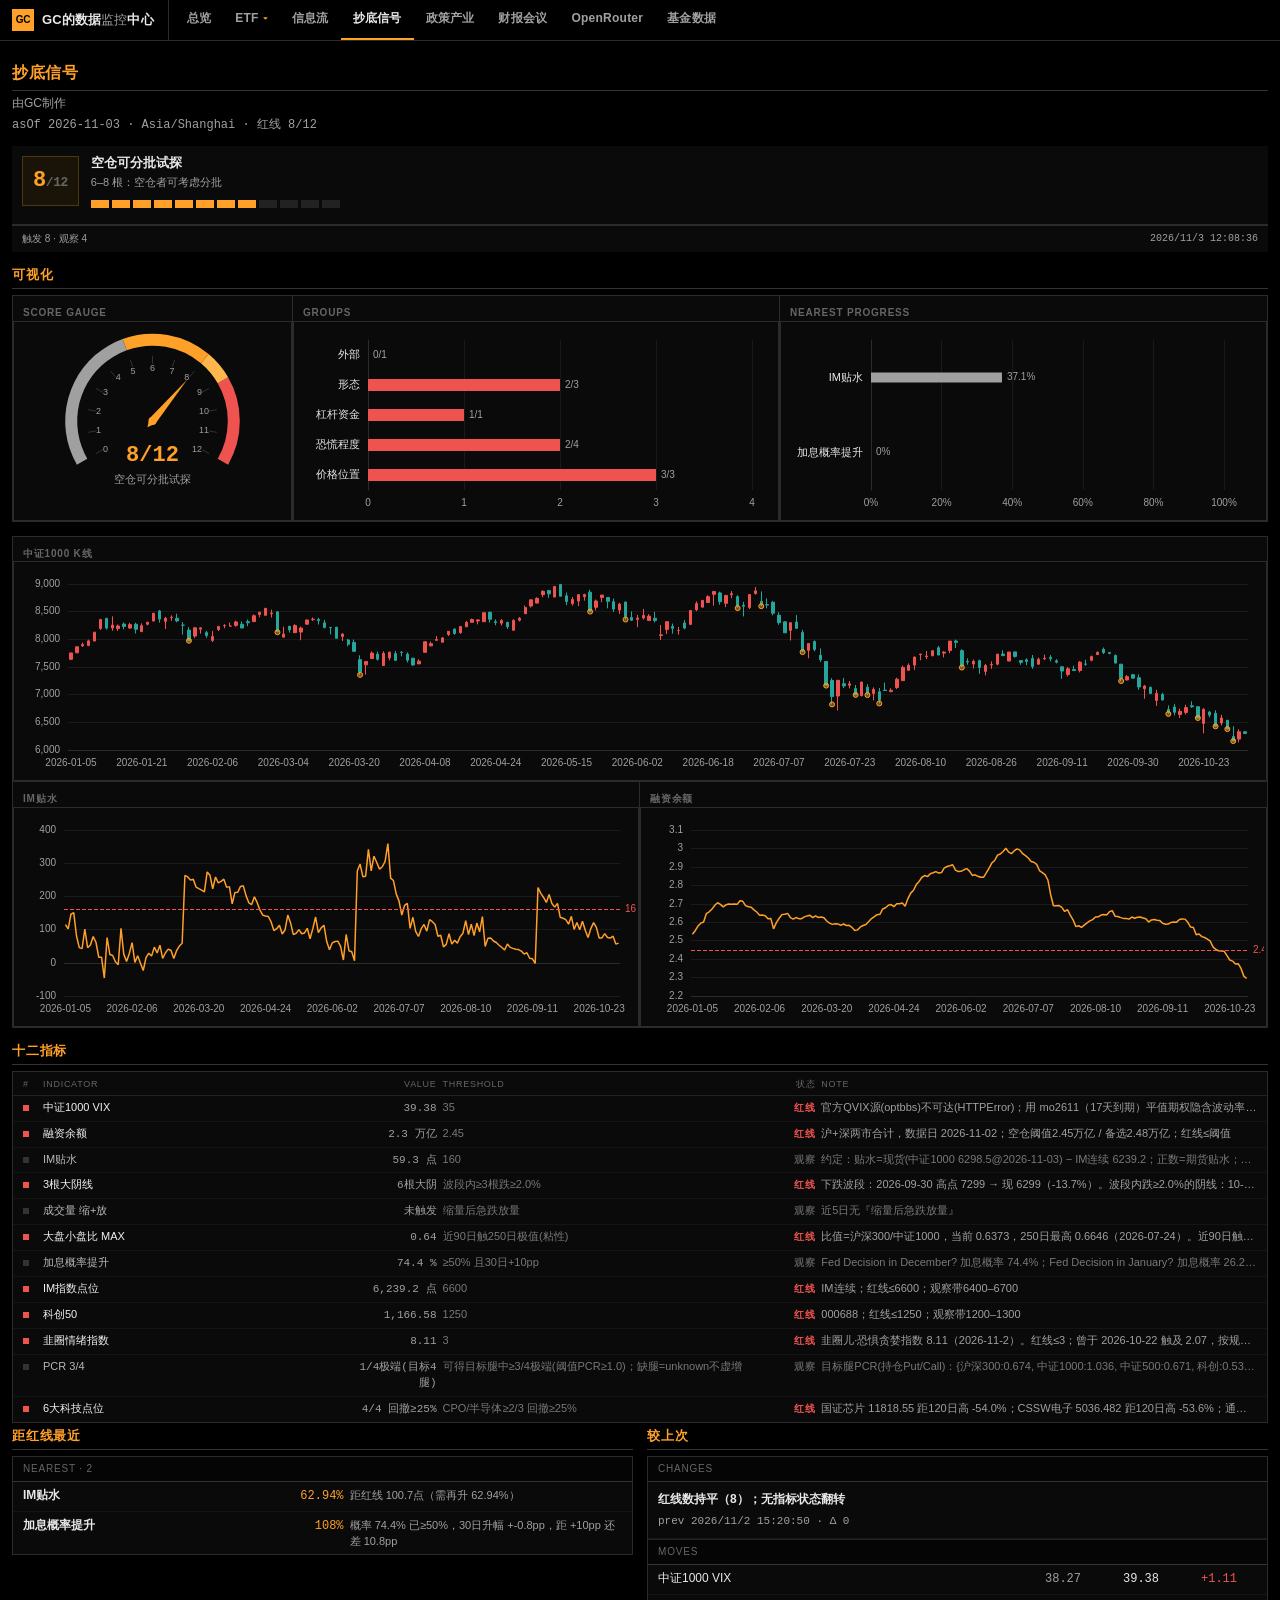
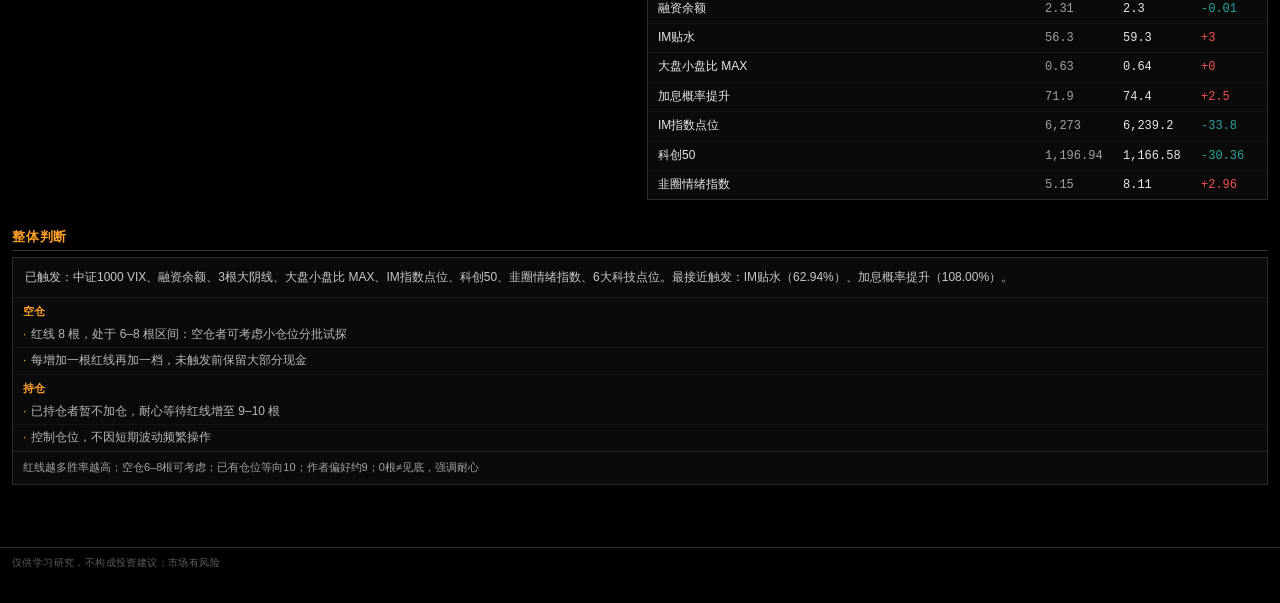
==== bottom/index.html @ 5ca0cd51 "funds: launch section + navbar" ====
<!DOCTYPE html>
<html lang="zh-CN">
<head>
  <meta charset="UTF-8" />
  <meta name="viewport" content="width=device-width, initial-scale=1" />
  <title>抄底信号 · GC的数据监控中心</title>
  <link rel="stylesheet" href="../assets/theme.css" />
  <script src="../assets/echarts.min.js"></script>
  <style>
    .hero { margin-bottom: 14px; }
    .ind-full .bb-ind-hd,
    .ind-full .bb-ind-row {
      grid-template-columns: 14px minmax(96px, 1.1fr) 88px minmax(100px, 1.2fr) 40px minmax(120px, 1.6fr);
    }
    .ind-full .bb-ind-row .thr,
    .ind-full .bb-ind-row .note {
      font-size: 11px;
      color: var(--mu-2);
      overflow: hidden;
      text-overflow: ellipsis;
      white-space: nowrap;
    }
    .ind-full .bb-ind-row .note { color: #787878; }
    .ind-full .bb-ind-row.is-on .note { color: #a0a0a0; }
    .near-row, .chg-row, .adv-li {
      display: grid; gap: 6px; align-items: baseline;
      padding: 5px 10px; border-bottom: 1px solid #141414; font-size: 12px;
    }
    .near-row { grid-template-columns: 1fr 120px 1.4fr; }
    .chg-row { grid-template-columns: 1fr 72px 72px 56px; }
    .near-row:last-child, .chg-row:last-child { border-bottom: 0; }
    .sec-box { border: var(--hair); background: var(--surface); margin-bottom: 14px; }
    .sec-hd {
      font-size: 10px; letter-spacing: .08em; text-transform: uppercase; color: #666;
      border-bottom: 1px solid #333; padding: 5px 10px; background: #050505;
    }
    .verdict-body {
      padding: 10px 12px; font-size: 12px; color: #c8c8c8; line-height: 1.55;
      border-bottom: 1px solid #1a1a1a;
    }
    .adv-block { padding: 0; }
    .adv-block h4 {
      margin: 0; padding: 6px 10px 2px; font-size: 11px; color: var(--bb);
      letter-spacing: .04em; font-weight: 700;
    }
    .adv-li { display: block; padding: 4px 10px 4px 18px; color: #b8b8b8; position: relative; }
    .adv-li::before { content: "·"; position: absolute; left: 10px; color: var(--bb); }
    .strat { padding: 8px 10px; font-size: 11px; color: var(--mu); border-top: 1px solid #1a1a1a; }
    .two { display: grid; grid-template-columns: 1fr 1fr; gap: 14px; }
    @media (max-width: 900px) {
      .two { grid-template-columns: 1fr; }
      .ind-full .bb-ind-hd, .ind-full .bb-ind-row {
        grid-template-columns: 14px 1fr 72px 40px;
      }
      .ind-full .bb-ind-hd .thr,
      .ind-full .bb-ind-hd .note,
      .ind-full .bb-ind-row .thr,
      .ind-full .bb-ind-row .note { display: none; }
    }
    .delta-neg { color: var(--neg); }
    .delta-pos { color: var(--pos); }
    .flip-tag { font-size: 10px; font-weight: 700; letter-spacing: .04em; }

    .charts {
      display: grid;
      grid-template-columns: 280px 1fr 1fr;
      gap: 0;
      border: var(--hair);
      background: var(--surface);
      margin-bottom: 14px;
    }
    .charts .cbox {
      border-right: var(--hair);
      min-height: 220px;
      padding: 4px 0 0;
    }
    .charts .cbox:last-child { border-right: 0; }
    .charts .cbox h3 {
      margin: 0; padding: 6px 10px 0;
      font-size: 10px; letter-spacing: .08em; text-transform: uppercase;
      color: #666; font-weight: 700;
    }
    .charts .chart { height: 200px; width: 100%; }
    @media (max-width: 900px) {
      .charts { grid-template-columns: 1fr; }
      .charts .cbox { border-right: 0; border-bottom: var(--hair); }
      .charts .cbox:last-child { border-bottom: 0; }
    }

    .charts-hist {
      display: grid;
      grid-template-columns: 1fr 1fr;
      gap: 0;
      border: var(--hair);
      background: var(--surface);
      margin-bottom: 14px;
    }
    .charts-hist .cbox {
      border-right: var(--hair);
      border-bottom: var(--hair);
      min-height: 240px;
      padding: 4px 0 0;
    }
    .charts-hist .cbox-kline {
      grid-column: 1 / -1;
      border-right: 0;
    }
    .charts-hist .cbox:nth-child(2) { border-bottom: 0; }
    .charts-hist .cbox:last-child { border-right: 0; border-bottom: 0; }
    .charts-hist .cbox h3 {
      margin: 0; padding: 6px 10px 0;
      font-size: 10px; letter-spacing: .08em; text-transform: uppercase;
      color: #666; font-weight: 700;
    }
    .charts-hist .chart { height: 220px; width: 100%; }
    @media (max-width: 900px) {
      .charts-hist { grid-template-columns: 1fr; }
      .charts-hist .cbox,
      .charts-hist .cbox-kline {
        grid-column: auto;
        border-right: 0;
        border-bottom: var(--hair);
      }
      .charts-hist .cbox:last-child { border-bottom: 0; }
    }
    @media (max-width: 719px) {
      .charts .cbox,
      .charts-hist .cbox { min-width: 0; }
      .charts .chart { height: 180px; }
      .charts-hist .chart { height: 200px; }
      .near-row { grid-template-columns: minmax(0,1fr) 88px minmax(0,1.2fr); }
      .chg-row { grid-template-columns: minmax(0,1fr) 56px 56px 48px; }
      .ind-full .bb-ind-hd,
      .ind-full .bb-ind-row {
        grid-template-columns: 12px minmax(0,1fr) 56px 36px;
      }
      .ind-full .bb-ind-hd > span,
      .ind-full .bb-ind-row > span { min-width: 0; }
      .ind-full .bb-ind-hd > span { overflow: hidden; text-overflow: ellipsis; white-space: nowrap; letter-spacing: .04em; }
    }
  </style>
</head>
<body>
  <header class="app-header">
    <div class="inner">
      <div class="brand"><div class="brand-mark"></div><h1>GC的数据<span>监控</span>中心</h1></div>
      <nav class="nav">
        <a href="../" data-match="/">总览</a>
        <div class="nav-dd" data-match="/etf">
          <button type="button" class="nav-dd-btn" aria-haspopup="true" aria-expanded="false" aria-controls="nav-dd-etf">ETF<span class="nav-dd-caret" aria-hidden="true">▾</span></button>
          <div class="nav-dd-panel" id="nav-dd-etf" role="menu" aria-label="ETF">
            <a href="../etf/" role="menuitem">国家队追踪</a>
            <a href="../sentiment/" role="menuitem">情绪看板</a>
            <a href="../momentum/" role="menuitem">动量排名</a>
          </div>
        </div>
        <a href="../feed/" data-match="/feed">信息流</a>
        <a href="./" data-match="/bottom" class="active">抄底信号</a>
        <a href="../policy/" data-match="/policy">政策产业</a>
        <a href="../earnings/" data-match="/earnings">财报会议</a>
        <a href="../openrouter/" data-match="/openrouter">OpenRouter</a>
        <a href="../funds/" data-match="/funds">基金数据</a>
      </nav>
    </div>
  </header>
  <main class="wrap">
    <h2 class="page-title">抄底信号</h2>
    <p class="page-sub">由GC制作</p>
    <p class="page-sub mono" id="meta" style="margin-top:-8px">加载 data/bottom.json …</p>

    <div class="bb-ind hero" id="hero">加载中…</div>

    <div class="bb-sec"><h2>可视化</h2></div>
    <div class="charts">
      <div class="cbox"><h3>SCORE GAUGE</h3><div class="chart" id="chartGauge"></div></div>
      <div class="cbox"><h3>GROUPS</h3><div class="chart" id="chartGroups"></div></div>
      <div class="cbox"><h3>NEAREST PROGRESS</h3><div class="chart" id="chartNear"></div></div>
    </div>
    <div class="charts-hist" id="chartsHist" hidden>
      <div class="cbox cbox-kline"><h3>中证1000 K线</h3><div class="chart" id="chartKline"></div></div>
      <div class="cbox"><h3>IM贴水</h3><div class="chart" id="chartBasis"></div></div>
      <div class="cbox"><h3>融资余额</h3><div class="chart" id="chartMargin"></div></div>
    </div>

    <div class="bb-sec"><h2>十二指标</h2></div>
    <div class="bb-ind ind-full" id="inds"></div>

    <div class="two">
      <div>
        <div class="bb-sec"><h2>距红线最近</h2></div>
        <div class="sec-box" id="nearest"></div>
      </div>
      <div>
        <div class="bb-sec"><h2>较上次</h2></div>
        <div class="sec-box" id="changes"></div>
      </div>
    </div>

    <div class="bb-sec"><h2>整体判断</h2></div>
    <div class="sec-box" id="verdict"></div>
  </main>
  <footer class="app-footer" id="foot">仅供学习研究，不构成投资建议</footer>
  <script src="../assets/shell.js"></script>
  <script>
    function esc(s) {
      return String(s == null ? "" : s)
        .replace(/&/g, "&amp;").replace(/</g, "&lt;")
        .replace(/>/g, "&gt;").replace(/"/g, "&quot;");
    }
    function fmtVal(x) {
      if (x == null || x === "") return "—";
      if (typeof x === "number") {
        if (window.DashFmt && DashFmt.num) return DashFmt.num(x, 2);
        return Number.isInteger(x) ? String(x) : x.toFixed(2);
      }
      return String(x);
    }
    function fmtThr(t) {
      if (t == null || t === "") return "—";
      return String(t);
    }
    function shortNote(n, lim) {
      const s = String(n || "").replace(/\s+/g, " ").trim();
      if (!s) return "—";
      return s.length > (lim || 72) ? s.slice(0, lim || 72) + "…" : s;
    }
    function bandCls(n) {
      if (n >= 10) return "hot";
      if (n >= 6) return "warn";
      return "";
    }
    function fmtTime(v) {
      if (!v) return "—";
      if (window.DashFmt && DashFmt.time) return DashFmt.time(v);
      return String(v).replace("T", " ").slice(0, 16);
    }

    function loadJSON(url) {
      return fetch(url).then(r => {
        if (!r.ok) throw new Error("HTTP " + r.status);
        return r.json();
      });
    }

    Promise.all([
      loadJSON("../data/bottom.json"),
      loadJSON("../data/history.json").catch(() => null),
    ])
      .then(([d, hist]) => {
        const trig = d.triggered_count ?? d.verdict?.score ?? 0;
        const total = d.total ?? d.verdict?.total ?? 12;
        const band = d.verdict?.band || {};
        const label = band.label || "—";
        const sub = band.rule || band.sub || "";
        const hot = bandCls(trig);
        const inds = d.indicators || [];
        const watchN = inds.filter(x => x.status === "watching").length;

        document.getElementById("meta").textContent =
          `asOf ${d.as_of || fmtTime(d.generated_at || d.verdict?.generated_at)} · ${d.timezone || "Asia/Shanghai"} · 红线 ${trig}/${total}`;

        const ticks = Array.from({ length: total }, (_, i) => {
          const on = i < trig;
          return `<i class="${on ? (trig >= 10 ? "on" : "soft") : ""}"></i>`;
        }).join("");

        document.getElementById("hero").innerHTML = `
          <div class="bb-ind-top">
            <div class="ratio ${hot}">${trig}<span style="font-size:13px;color:#666">/${total}</span></div>
            <div class="bb-ind-top-main">
              <div class="band">${esc(label)}${sub ? `<small>${esc(sub)}</small>` : ""}</div>
              <div class="ticks">${ticks}</div>
            </div>
          </div>
          <div class="bb-ind-foot">
            <span>触发 ${trig} · 观察 ${watchN}</span>
            <span class="mono">${esc(fmtTime(d.generated_at))}</span>
          </div>`;

        const rows = inds.map(x => {
          const on = x.status === "triggered";
          const unit = x.unit ? ` ${x.unit}` : "";
          return `<div class="bb-ind-row ${on ? "is-on" : ""}" title="${esc(x.note || "")}">
            <span class="dot"></span>
            <span class="nm">${esc(x.name || "—")}</span>
            <span class="val">${esc(fmtVal(x.value))}${esc(unit)}</span>
            <span class="thr" title="${esc(fmtThr(x.threshold))}">${esc(fmtThr(x.threshold))}</span>
            <span class="st">${on ? "红线" : "观察"}</span>
            <span class="note" title="${esc(x.note || "")}">${esc(shortNote(x.note, 80))}</span>
          </div>`;
        }).join("");

        document.getElementById("inds").innerHTML = `
          <div class="bb-ind-hd">
            <span>#</span><span>INDICATOR</span><span style="text-align:right">VALUE</span>
            <span class="thr">THRESHOLD</span><span class="st" style="text-align:right">状态</span><span class="note">NOTE</span>
          </div>
          ${rows || `<div class="mu" style="padding:8px 10px">暂无指标</div>`}`;

        const nearest = d.verdict?.nearest || [];
        document.getElementById("nearest").innerHTML =
          `<div class="sec-hd">NEAREST · ${nearest.length}</div>` +
          (nearest.map(x => `
            <div class="near-row">
              <span class="nm" style="font-weight:600;color:#e8e8e8">${esc(x.name || "—")}</span>
              <span class="mono" style="color:var(--bb);text-align:right">${x.dist_pct == null ? "—" : esc(x.dist_pct) + "%"}</span>
              <span class="mu" style="font-size:11px">${esc(x.dist_text || "")}</span>
            </div>`).join("") || `<div class="mu" style="padding:8px 10px">暂无</div>`);

        const ch = d.verdict?.changes || {};
        const flips = ch.flipped || [];
        const moves = (ch.moves || []).slice(0, 8);
        let chHtml = `<div class="sec-hd">CHANGES</div>`;
        chHtml += `<div class="verdict-body" style="padding:8px 10px;border-bottom:1px solid #1a1a1a">
          <div style="color:#e8e8e8;font-weight:600">${esc(ch.text || `红线 ${ch.score_prev ?? "—"} → ${trig}`)}</div>
          <div class="mu mono" style="font-size:11px;margin-top:4px">prev ${esc(fmtTime(ch.prev_at))} · Δ ${ch.score_delta == null ? "—" : (ch.score_delta > 0 ? "+" : "") + ch.score_delta}</div>
        </div>`;
        if (flips.length) {
          chHtml += flips.map(f => `
            <div class="chg-row">
              <span style="font-weight:600">${esc(f.name)}</span>
              <span class="mu">${esc(f.from)}</span>
              <span>→ ${esc(f.to)}</span>
              <span class="flip-tag ${f.dir === "down" ? "delta-neg" : "delta-pos"}">${esc(f.dir || "")}</span>
            </div>`).join("");
        }
        if (moves.length) {
          chHtml += `<div class="sec-hd" style="border-top:1px solid #222">MOVES</div>` +
            moves.map(m => {
              const dlt = m.delta;
              const cls = dlt > 0 ? "delta-pos" : dlt < 0 ? "delta-neg" : "";
              return `<div class="chg-row">
                <span>${esc(m.name)}</span>
                <span class="mono mu">${esc(fmtVal(m.prev))}</span>
                <span class="mono">${esc(fmtVal(m.now))}</span>
                <span class="mono ${cls}">${dlt == null ? "—" : (dlt > 0 ? "+" : "") + esc(fmtVal(dlt))}</span>
              </div>`;
            }).join("");
        }
        document.getElementById("changes").innerHTML = chHtml;

        const v = d.verdict || {};
        const adv = v.advice || {};
        const empty = adv.empty || [];
        const holding = adv.holding || [];
        const strat = d.strategy?.summary || "";
        document.getElementById("verdict").innerHTML = `
          <div class="verdict-body">${esc(v.summary || "—")}</div>
          <div class="adv-block">
            <h4>空仓</h4>
            ${empty.map(t => `<div class="adv-li">${esc(t)}</div>`).join("") || `<div class="mu" style="padding:6px 10px">—</div>`}
            <h4>持仓</h4>
            ${holding.map(t => `<div class="adv-li">${esc(t)}</div>`).join("") || `<div class="mu" style="padding:6px 10px">—</div>`}
          </div>
          ${strat ? `<div class="strat">${esc(strat)}</div>` : ""}`;


        // —— charts (Bloomberg shell colors) ——
        const BB = "#ffa028", POS = "#ef5350", NEG = "#26a69a", MU = "#a0a0a0", GRID = "#1a1a1a";
        function mkChart(id) {
          const el = document.getElementById(id);
          if (!el || !window.echarts) return null;
          const c = echarts.init(el, null, { renderer: "canvas" });
          window.addEventListener("resize", () => c.resize());
          return c;
        }
        const g = mkChart("chartGauge");
        if (g) {
          const pct = total ? trig / total : 0;
          g.setOption({
            backgroundColor: "transparent",
            series: [{
              type: "gauge",
              startAngle: 210, endAngle: -30,
              min: 0, max: total,
              splitNumber: total,
              radius: "90%",
              axisLine: {
                lineStyle: {
                  width: 12,
                  color: [
                    [5 / total, MU],
                    [8 / total, BB],
                    [9 / total, "#ffb74d"],
                    [1, POS],
                  ],
                },
              },
              pointer: { length: "62%", width: 4, itemStyle: { color: BB } },
              axisTick: { show: false },
              splitLine: { length: 8, lineStyle: { color: "#333", width: 1 } },
              axisLabel: { color: MU, fontSize: 9, distance: 12 },
              anchor: { show: true, size: 8, itemStyle: { color: BB } },
              title: { show: true, offsetCenter: [0, "68%"], color: MU, fontSize: 11 },
              detail: {
                valueAnimation: true,
                formatter: `{value}/${total}`,
                color: BB, fontSize: 22, fontWeight: 700,
                fontFamily: "SF Mono, Menlo, Consolas, monospace",
                offsetCenter: [0, "40%"],
              },
              data: [{ value: trig, name: label }],
            }],
          });
        }
        const groups = (d.verdict && d.verdict.groups) || [];
        const cg = mkChart("chartGroups");
        if (cg && groups.length) {
          cg.setOption({
            backgroundColor: "transparent",
            grid: { left: 72, right: 24, top: 16, bottom: 28 },
            xAxis: {
              type: "value", max: Math.max(...groups.map(x => x.total || 0), 1),
              splitLine: { lineStyle: { color: GRID } },
              axisLabel: { color: MU, fontSize: 10 },
              axisLine: { lineStyle: { color: "#2b2b2b" } },
            },
            yAxis: {
              type: "category",
              data: groups.map(x => x.name),
              axisLabel: { color: "#e8e8e8", fontSize: 11 },
              axisLine: { lineStyle: { color: "#2b2b2b" } },
              axisTick: { show: false },
            },
            series: [{
              type: "bar",
              data: groups.map(x => ({
                value: x.triggered ?? 0,
                itemStyle: { color: (x.triggered ?? 0) > 0 ? POS : "#333" },
              })),
              barWidth: 12,
              label: {
                show: true, position: "right", color: MU, fontSize: 10,
                formatter: (p) => `${p.value}/${groups[p.dataIndex].total ?? "—"}`,
              },
            }],
          });
        }
        const near = (d.verdict && d.verdict.nearest) || [];
        const cn = mkChart("chartNear");
        if (cn && near.length) {
          const names = near.map(x => x.name).reverse();
          const vals = near.map(x => Math.round((x.progress ?? 0) * 1000) / 10).reverse();
          cn.setOption({
            backgroundColor: "transparent",
            grid: { left: 88, right: 40, top: 16, bottom: 28 },
            xAxis: {
              type: "value", min: 0, max: 100,
              axisLabel: { color: MU, fontSize: 10, formatter: "{value}%" },
              splitLine: { lineStyle: { color: GRID } },
              axisLine: { lineStyle: { color: "#2b2b2b" } },
            },
            yAxis: {
              type: "category", data: names,
              axisLabel: { color: "#e8e8e8", fontSize: 11 },
              axisTick: { show: false },
              axisLine: { lineStyle: { color: "#2b2b2b" } },
            },
            series: [{
              type: "bar",
              data: vals.map(v => ({
                value: v,
                itemStyle: { color: v >= 95 ? POS : v >= 70 ? BB : MU },
              })),
              barWidth: 10,
              label: { show: true, position: "right", color: MU, fontSize: 10, formatter: "{c}%" },
            }],
          });
        }


        // —— history time-series (kline / basis / margin) ——
        (function renderHistory(hist) {
          const wrap = document.getElementById("chartsHist");
          if (!wrap || !hist || !window.echarts) {
            if (wrap) wrap.hidden = true;
            return;
          }
          const klineAll = hist.csi1000_kline || [];
          const basisAll = hist.im_basis || [];
          const marginAll = hist.margin_balance || [];
          if (!klineAll.length && !basisAll.length && !marginAll.length) {
            wrap.hidden = true;
            return;
          }
          wrap.hidden = false;

          const BB = "#ffa028", POS = "#ef5350", NEG = "#26a69a", MU = "#a0a0a0", GRID = "#1a1a1a";
          const theme = (window.DashTheme && DashTheme.echartsDark) || null;
          const HIST_START = "2026-01-01";
          const since = (arr) => (arr || []).filter((x) => x && String(x.d) >= HIST_START);
          function mk(id) {
            const el = document.getElementById(id);
            if (!el) return null;
            const c = echarts.init(el, theme, { renderer: "canvas" });
            window.addEventListener("resize", () => c.resize());
            return c;
          }
          function axisCat(dates) {
            return {
              type: "category", data: dates, boundaryGap: true,
              axisLabel: { color: MU, fontSize: 10, hideOverlap: true },
              axisLine: { lineStyle: { color: "#2b2b2b" } },
              axisTick: { show: false },
            };
          }
          function axisVal(extra) {
            return Object.assign({
              type: "value", scale: true,
              axisLabel: { color: MU, fontSize: 10 },
              splitLine: { lineStyle: { color: GRID } },
              axisLine: { lineStyle: { color: "#2b2b2b" } },
            }, extra || {});
          }

          const kl = since(klineAll);
          const ck = mk("chartKline");
          if (ck && kl.length) {
            const dates = kl.map(x => x.d);
            const ohlc = kl.map(x => [x.o, x.c, x.l, x.h]);
            const yinMarks = kl.filter(x => x.big_yin).map(x => ({
              coord: [x.d, x.l],
              symbol: "circle",
              symbolSize: 5,
              itemStyle: { color: "rgba(255,160,40,0.45)", borderColor: BB, borderWidth: 1 },
            }));
            ck.setOption({
              backgroundColor: "transparent",
              animation: false,
              grid: { left: 52, right: 16, top: 20, bottom: 28 },
              tooltip: {
                trigger: "axis",
                axisPointer: { type: "cross", lineStyle: { color: "#333" } },
                backgroundColor: "#0a0a0a", borderColor: "#333", textStyle: { color: "#e8e8e8", fontSize: 11 },
              },
              xAxis: axisCat(dates),
              yAxis: axisVal({ scale: true }),
              series: [{
                type: "candlestick",
                name: "中证1000",
                data: ohlc,
                itemStyle: {
                  color: POS, color0: NEG,
                  borderColor: POS, borderColor0: NEG,
                },
                markPoint: yinMarks.length ? {
                  data: yinMarks,
                  label: { show: false },
                  tooltip: { formatter: "大阴" },
                } : undefined,
              }],
            });
          }

          const bas = since(basisAll);
          const cb = mk("chartBasis");
          if (cb && bas.length) {
            const dates = bas.map(x => x.d);
            const vals = bas.map(x => x.v);
            cb.setOption({
              backgroundColor: "transparent",
              animation: false,
              grid: { left: 48, right: 16, top: 20, bottom: 28 },
              tooltip: {
                trigger: "axis",
                backgroundColor: "#0a0a0a", borderColor: "#333", textStyle: { color: "#e8e8e8", fontSize: 11 },
              },
              xAxis: axisCat(dates),
              yAxis: axisVal(),
              series: [{
                type: "line", name: "IM贴水",
                data: vals, showSymbol: false,
                lineStyle: { width: 1.5, color: BB },
                itemStyle: { color: BB },
                markLine: {
                  silent: true, symbol: "none",
                  data: [{ yAxis: 160, name: "红线 160" }],
                  lineStyle: { color: POS, width: 1, type: "dashed" },
                  label: { color: POS, fontSize: 10, formatter: "160" },
                },
              }],
            });
          }

          const mb = since(marginAll);
          const cm = mk("chartMargin");
          if (cm && mb.length) {
            const dates = mb.map(x => x.d);
            const vals = mb.map(x => x.v);
            cm.setOption({
              backgroundColor: "transparent",
              animation: false,
              grid: { left: 48, right: 16, top: 20, bottom: 28 },
              tooltip: {
                trigger: "axis",
                backgroundColor: "#0a0a0a", borderColor: "#333", textStyle: { color: "#e8e8e8", fontSize: 11 },
              },
              xAxis: axisCat(dates),
              yAxis: axisVal(),
              series: [{
                type: "line", name: "融资余额",
                data: vals, showSymbol: false,
                lineStyle: { width: 1.5, color: BB },
                itemStyle: { color: BB },
                markLine: {
                  silent: true, symbol: "none",
                  data: [{ yAxis: 2.45, name: "红线 2.45" }],
                  lineStyle: { color: POS, width: 1, type: "dashed" },
                  label: { color: POS, fontSize: 10, formatter: "2.45" },
                },
              }],
            });
          }
        })(hist);

        document.getElementById("foot").textContent =
          d.disclaimer || "仅供学习研究，不构成投资建议；市场有风险";
      })
      .catch(e => {
        document.getElementById("meta").textContent = "无法加载 bottom.json：" + e.message;
        document.getElementById("hero").textContent = "加载失败";
      });
  </script>
</body>
</html>
---- assets/theme.css ----
/* DESIGN NOTES (Bloomberg Terminal + bloomberg.com UX):
   - Hallmark: amber-on-black (function over form, high contrast, dense)
   - Amber (#FFA028) = non-semantic labels/titles; not for up/down
   - Our market colors stay A-share: up red / down green
   - Layout: flat, hairlines, tabular nums, 11–13px, no card stack
   - bloomberg.com blocked bots here; tokens from Bloomberg UX posts + Terminal convention
*/
/* Bloomberg-inspired terminal shell · A股涨红跌绿 */
:root {
  --bg: #000000;
  --bg-2: #0a0a0a;
  --surface: #0a0a0a;
  --row: #1a1a1a;
  --row-alt: #141414;
  --bd: #2b2b2b;
  --bd-2: #222;
  --tx: #e8e8e8;  /* body; amber reserved for labels */
  --mu: #a0a0a0;
  --mu-2: #787878;
  --mu-3: #5c5c5c;
  --bb: #ffa028;          /* Terminal amber — titles / chrome */
  --pos: #ef5350;         /* 涨 */
  --neg: #26a69a;         /* 跌 */
  --amb: #ffb74d;
  --blu: #64b5f6;
  --red: #ef5350;
  --cy: #ffa028;
  --accent: #ffa028;
  --mono: "Bloomberg Prop", "SF Mono", Menlo, Consolas, "Courier New", monospace;
  --sans: "PingFang SC", "Helvetica Neue", Arial, "Noto Sans SC", "Microsoft YaHei", sans-serif;
  --r: 0;
  --r-sm: 0;
  --max: 1280px;
  --hair: 1px solid var(--bd);
}

* { box-sizing: border-box; }
html, body { margin: 0; min-height: 100%; }
body {
  font-family: var(--sans);
  background: var(--bg);
  color: var(--tx);
  font-size: 13px;
  line-height: 1.45;
  -webkit-font-smoothing: antialiased;
}
a { color: var(--tx); text-decoration: none; }
a:hover { color: var(--bb); }
.mono { font-family: var(--mono); font-variant-numeric: tabular-nums; }
.mu { color: var(--mu); }

/* Top bar */
.app-header {
  position: sticky; top: 0; z-index: 40;
  background: #000;
  border-bottom: 1px solid var(--bd);
}
.app-header.is-scrolled { border-bottom-color: #333; }
.app-header .inner {
  max-width: var(--max); margin: 0 auto;
  padding: 0 12px; height: 40px;
  display: flex; align-items: center; gap: 0;
}
.brand {
  display: flex; align-items: center; gap: 8px;
  padding-right: 14px; margin-right: 6px;
  border-right: 1px solid var(--bd); height: 100%;
}
.brand-mark {
  display: inline-flex; align-items: center; justify-content: center;
  width: 22px; height: 22px; padding: 0; margin: 0;
  background: var(--bb); color: #000; border: 0; border-radius: 0;
  font-family: var(--sans); font-size: 10px; font-weight: 800;
  letter-spacing: -0.02em; box-shadow: none;
}
.brand-mark::before { content: "GC"; }
.brand h1 {
  margin: 0; font-size: 13px; font-weight: 700;
  letter-spacing: 0.01em; text-transform: none;
}
.brand h1 span { color: var(--mu); font-weight: 500; }
.nav {
  display: flex; align-items: stretch; height: 100%; flex: 1; gap: 0;
}
.nav a {
  color: var(--mu); font-size: 12px; font-weight: 600;
  padding: 0 12px; display: inline-flex; align-items: center;
  border: 0; border-bottom: 2px solid transparent; border-radius: 0;
  background: transparent; text-decoration: none; letter-spacing: 0.02em;
}
.nav a:hover { color: var(--tx); background: #111; text-decoration: none; }
.nav a.active {
  color: var(--tx); border-bottom-color: var(--bb);
  background: transparent; box-shadow: none; font-weight: 700;
}
.header-meta {
  margin-left: auto; font-family: var(--mono);
  font-size: 11px; color: var(--mu-2); padding-left: 12px;
}

/* Market strip under header */
.bb-strip {
  background: var(--bg-2);
  border-bottom: var(--hair);
  overflow-x: auto;
}
.bb-strip .inner {
  max-width: var(--max); margin: 0 auto;
  padding: 6px 12px;
  display: flex; gap: 18px; align-items: baseline;
  white-space: nowrap; font-family: var(--mono); font-size: 12px;
}
.bb-strip .k { color: var(--mu-2); margin-right: 6px; font-family: var(--sans); font-size: 11px; font-weight: 600; }
.bb-strip .v { font-weight: 600; }
.bb-strip .v.pos { color: var(--pos); }
.bb-strip .v.neg { color: var(--neg); }
.bb-strip .sep { color: #333; }

.wrap { max-width: var(--max); margin: 0 auto; padding: 12px 12px 48px; }

/* Section label — Bloomberg style */
.bb-sec {
  display: flex; align-items: center; gap: 8px;
  margin: 14px 0 6px; padding-bottom: 3px;
  border-bottom: 1px solid #333;
}
.bb-sec:first-child { margin-top: 4px; }
.bb-sec h2 {
  margin: 0; font-size: 13px; font-weight: 800;
  letter-spacing: 0.06em; text-transform: uppercase;
  color: var(--bb);
}
.bb-sec .more {
  margin-left: auto; font-size: 11px; color: var(--mu);
  font-weight: 600; letter-spacing: 0.02em;
}
.bb-sec .more:hover { color: var(--bb); }

.page-title {
  margin: 8px 0 4px; font-size: 16px; font-weight: 800;
  letter-spacing: 0.04em; color: var(--bb);
  border-bottom: 1px solid #333; padding-bottom: 6px;
}
.page-title b { color: var(--pos); }
.page-sub { margin: 0 0 12px; color: var(--mu); font-size: 12px; }
body.page-home .page-title, body.page-home .page-sub { display: none; }

.panel, .card {
  background: var(--surface);
  border: var(--hair);
  border-radius: 0;
  padding: 10px 12px;
}
.card.triggered {
  border-color: #5a2020;
  background: #140c0c;
  box-shadow: none;
}

.grid { display: grid; gap: 1px; background: var(--bd); }
.grid > * { background: var(--surface); }
.grid-gap { display: grid; gap: 12px; background: transparent; }
.grid-2 { grid-template-columns: 1fr; }
.grid-3 { grid-template-columns: 1fr; }
.grid-4 { grid-template-columns: repeat(2, 1fr); }
@media (min-width: 720px) {
  .grid-2 { grid-template-columns: 1fr 1fr; }
  .grid-3 { grid-template-columns: 1fr 1fr; }
  .bb-cols { grid-template-columns: 280px 1fr 320px; }
}
@media (min-width: 980px) {
  .grid-3 { grid-template-columns: 1fr 1fr 1fr; }
  .grid-4 { grid-template-columns: repeat(4, 1fr); }
  .bb-cols { display: grid; gap: 12px; grid-template-columns: 260px 1fr 340px; align-items: start; }
}

.stat-label {
  color: var(--mu-2); font-size: 10px; font-weight: 700;
  letter-spacing: 0.08em; text-transform: uppercase;
}
.stat-value {
  font-family: var(--mono); font-size: 20px; font-weight: 700;
  margin-top: 4px; color: var(--tx); letter-spacing: -0.02em;
  font-variant-numeric: tabular-nums;
}
.stat-value.pos { color: var(--pos); }
.stat-value.neg { color: var(--neg); }
.stat-value.amb { color: var(--amb); }
.stat-value.blu { color: var(--blu); }
.stat-hint { font-size: 10px; color: var(--mu-3); margin-top: 4px; font-family: var(--mono); }

.chip {
  display: inline-flex; align-items: center;
  font-size: 10px; font-weight: 700; padding: 1px 5px;
  border-radius: 0; border: 1px solid var(--bd);
  background: #0a0a0a; color: var(--mu); letter-spacing: 0.04em;
}
.chip.triggered { color: var(--pos); border-color: #5a2020; background: #1a0a0a; }
.chip.watching { color: var(--amb); border-color: #4a3a10; }
.chip.ok { color: var(--neg); border-color: #1a3a32; }
.chip.src { color: var(--bb); border-color: #4a2a10; }

button, .btn {
  background: #1a1a1a; color: var(--tx);
  border: 1px solid #333; border-radius: 0;
  padding: 5px 10px; cursor: pointer; font: inherit; font-size: 11px; font-weight: 700;
  letter-spacing: 0.04em; text-transform: uppercase;
}
button:hover, .btn:hover { border-color: var(--bb); color: var(--bb); }
button.primary { background: var(--bb); color: #000; border-color: var(--bb); }
button.primary:hover { filter: brightness(1.05); color: #000; }
select, input, .search {
  background: #0a0a0a; color: var(--tx); border: 1px solid #333;
  border-radius: 0; padding: 5px 8px; font: inherit; font-size: 12px;
}
.search { flex: 1; min-width: 160px; max-width: 280px; }
.tools { display: flex; gap: 6px; flex-wrap: wrap; align-items: center; margin: 6px 0 10px; }

.module-link { display: block; color: inherit; text-decoration: none; padding: 10px 12px; }
.module-link:hover { background: #161616; color: inherit; }
.module-link .go { color: var(--bb); font-size: 10px; margin-top: 10px; font-weight: 700; letter-spacing: 0.06em; }

table.data { width: 100%; border-collapse: collapse; font-size: 12px; font-family: var(--mono); }
table.data th, table.data td {
  padding: 5px 8px; border-bottom: 1px solid var(--bd-2); text-align: right;
}
table.data th:first-child, table.data td:first-child { text-align: left; }
table.data th {
  color: var(--mu-2); font-weight: 700; font-size: 10px;
  letter-spacing: 0.06em; text-transform: uppercase;
  background: #0a0a0a; font-family: var(--sans);
}
table.data tr:nth-child(even) td { background: var(--row-alt); }
table.data tr:hover td { background: #1c1c1c; }

.chart {
  height: 320px; background: #0a0a0a; border: var(--hair);
  border-radius: 0; padding: 2px;
}
.chart.sm { height: 260px; }

.feed-item {
  display: grid; gap: 3px; padding: 8px 0;
  border-bottom: 1px solid var(--bd-2); background: transparent; border-radius: 0;
}
.feed-item h3 { margin: 0; font-size: 13px; font-weight: 650; line-height: 1.35; }
.feed-item h3 a { color: var(--tx); }
.feed-item h3 a:hover { color: var(--bb); }
.feed-meta { display: flex; gap: 8px; flex-wrap: wrap; font-size: 10px; color: var(--mu-2); font-family: var(--mono); }
.feed-sum { margin: 0; font-size: 12px; color: var(--mu); line-height: 1.4; }

.headline-list { display: grid; gap: 0; }
.headline-list a {
  display: grid; grid-template-columns: 4.75em 1fr; gap: 8px;
  padding: 7px 0; border-bottom: 1px solid var(--bd-2);
  font-size: 13px; color: var(--tx); text-decoration: none;
  align-items: start;
}
.headline-list a:hover { color: var(--bb); }
.headline-list .hl-time {
  color: var(--mu-2);
  font-variant-numeric: tabular-nums;
  white-space: nowrap;
  min-width: 4.75ch;
  letter-spacing: 0;
}
.headline-list .t em {
  display: block; font-style: normal; color: var(--mu-3);
  font-size: 10px; margin-top: 2px; font-family: var(--mono);
}
.headline-list .chip { align-self: start; margin-top: 2px; }

.day-group { margin-bottom: 14px; }
.day-group h3 {
  margin: 0 0 4px; font-size: 11px; color: var(--bb);
  font-weight: 800; letter-spacing: 0.08em; text-transform: uppercase;
  display: flex; align-items: center; gap: 8px;
  padding-bottom: 4px; border-bottom: 1px solid var(--bd);
}
.day-group h3:before { display: none; }

.hero, .hero-score, .ladder { /* legacy hooks kept quiet */ }
.hero { display: contents; }
.hero-score .big {
  font-family: var(--mono); font-size: 36px; font-weight: 700;
  line-height: 1; letter-spacing: -0.03em;
}
.hero-score .big.hot { color: var(--pos); }
.hero-score .big.warn { color: var(--amb); }
.ladder { display: flex; gap: 2px; margin-top: 8px; flex-wrap: wrap; }
.ladder i {
  width: 10px; height: 14px; background: #222; display: block; font-size: 0;
}
.ladder i.on { background: var(--pos); }
.ladder i.soft { background: var(--amb); }

.holders { display: grid; gap: 0; }
.holder {
  display: grid; grid-template-columns: 1fr auto; gap: 4px;
  padding: 8px 0; border-bottom: 1px solid var(--bd-2);
}
.holder .n { font-weight: 650; font-size: 12px; }
.holder .s { font-family: var(--mono); font-size: 13px; font-weight: 700; }
.holder .m { grid-column: 1 / -1; font-size: 10px; color: var(--mu-2); }

.status-row { display: flex; gap: 6px; flex-wrap: wrap; margin: 4px 0 8px; }
.warn {
  background: #1a1408; border: 1px solid #4a3a10; color: #e0c080;
  border-radius: 0; padding: 8px 10px; font-size: 11px; margin-bottom: 8px;
}
.empty {
  padding: 24px; text-align: center; color: var(--mu-2);
  border: 1px dashed var(--bd); background: #0a0a0a;
}
.app-footer {
  max-width: var(--max); margin: 0 auto; padding: 8px 12px 32px;
  color: var(--mu-3); font-size: 10px; letter-spacing: 0.04em;
  border-top: var(--hair);
}
.bar, .pb { height: 2px; background: #222; margin-top: 8px; overflow: hidden; }
.bar > i, .pb > i { display: block; height: 100%; background: var(--bb); }
.pb.danger > i { background: var(--pos); }

.bb-score {
  background: var(--surface); border: var(--hair); padding: 12px;
}
.bb-score .lab { font-size: 10px; font-weight: 800; color: var(--mu-2); letter-spacing: 0.1em; }
.bb-list { border: var(--hair); background: var(--surface); }
.bb-list .hd {
  display: flex; justify-content: space-between; align-items: center;
  padding: 8px 10px; background: #0a0a0a; border-bottom: var(--hair);
  font-size: 11px; font-weight: 800; letter-spacing: 0.06em;
}
.bb-list .bd { padding: 0 10px; }

.etf-intro { color: var(--mu); font-size: 12px; margin: 0 0 10px; max-width: 52rem; }

/* Motion — terminal snap, not SaaS float */
/* Multi-page View Transitions (Chromium/Safari 18+) */
@view-transition {
  navigation: auto;
}

@media (prefers-reduced-motion: no-preference) {
  @keyframes bb-flash {
    0% { background: rgba(255,100,0,.18); }
    100% { background: transparent; }
  }
  .stat-value.is-counting { animation: bb-flash .6s ease; }
  .nav a.active { transition: border-color .15s linear; }

  /* VT root crossfade + slight Y — 180ms, ease-out */
  @keyframes bb-vt-old {
    to { opacity: 0; transform: translateY(-2px); }
  }
  @keyframes bb-vt-new {
    from { opacity: 0; transform: translateY(3px); }
  }
  ::view-transition-old(root) {
    animation: bb-vt-old 180ms ease-out both;
  }
  ::view-transition-new(root) {
    animation: bb-vt-new 180ms ease-out both;
  }

  /* Fallback enter/leave when VT unsupported */
  @keyframes bb-page-enter {
    from { opacity: 0; }
    to { opacity: 1; }
  }
  @keyframes bb-page-leave {
    from { opacity: 1; }
    to { opacity: 0; }
  }
  html.bb-page-enter {
    animation: bb-page-enter 180ms ease-out both;
  }
  html.bb-page-leave {
    animation: bb-page-leave 160ms ease-out both;
  }
}
@media (prefers-reduced-motion: reduce) {
  @view-transition {
    navigation: none;
  }
  * { animation: none !important; transition: none !important; }
}

/* Overview · 抄底密表（替代大数字空卡片） */
.bb-ind {
  border: var(--hair);
  background: var(--surface);
}
.bb-ind-top {
  display: grid;
  grid-template-columns: auto 1fr;
  gap: 8px 12px;
  align-items: start;
  padding: 8px 10px;
  border-bottom: var(--hair);
  background: #0a0a0a;
}
.bb-ind-top-main {
  grid-column: 2;
  display: flex;
  flex-direction: column;
  gap: 6px;
  min-width: 0;
}
.bb-ind-top .ratio {
  grid-row: 1 / span 2;
  align-self: center;
  font-family: var(--mono), ui-monospace, monospace;
  font-size: 22px;
  font-weight: 700;
  color: var(--bb);
  letter-spacing: -0.02em;
  white-space: nowrap;
}
.bb-ind-top .ratio.hot { color: var(--pos); }
.bb-ind-top .band {
  font-size: 13px;
  font-weight: 700;
  color: #e8e8e8;
  line-height: 1.35;
  min-width: 0;
}
.bb-ind-top .band small {
  display: block;
  margin-top: 3px;
  font-size: 11px;
  font-weight: 500;
  color: var(--mu);
  line-height: 1.4;
  white-space: normal;
}
.bb-ind-top .ticks {
  display: flex;
  gap: 3px;
  margin-top: 4px;
  flex-wrap: nowrap;
}
.bb-ind-top .ticks i {
  flex: 1 1 0;
  min-width: 10px;
  max-width: 18px;
  height: 8px;
  background: #222;
  display: block;
}
.bb-ind-top .ticks i.on { background: var(--pos); }
.bb-ind-top .ticks i.soft { background: var(--bb); }
.bb-ind-hd, .bb-ind-row {
  display: grid;
  grid-template-columns: 14px 1fr 72px 44px;
  gap: 6px;
  align-items: baseline;
  padding: 4px 10px;
  font-size: 11px;
}
.bb-ind-hd {
  color: #666;
  font-size: 9px;
  letter-spacing: 0.08em;
  text-transform: uppercase;
  border-bottom: 1px solid #222;
  padding-top: 6px;
  padding-bottom: 4px;
}
.bb-ind-row { border-bottom: 1px solid #141414; }
.bb-ind-row:last-child { border-bottom: 0; }
.bb-ind-row .dot {
  width: 6px; height: 6px; border-radius: 0;
  background: #333; display: inline-block;
}
.bb-ind-row.is-on .dot { background: var(--pos); }
.bb-ind-row.is-on .nm { color: #f0f0f0; }
.bb-ind-row .nm { color: #b8b8b8; overflow: hidden; text-overflow: ellipsis; white-space: nowrap; }
.bb-ind-row .val {
  font-family: var(--mono), ui-monospace, monospace;
  font-variant-numeric: tabular-nums;
  color: #a0a0a0;
  text-align: right;
}
.bb-ind-row .st {
  text-align: right;
  font-size: 10px;
  font-weight: 700;
  letter-spacing: 0.04em;
}
.bb-ind-row.is-on .st { color: var(--pos); }
.bb-ind-row:not(.is-on) .st { color: #555; }
.bb-ind-foot {
  display: flex;
  justify-content: space-between;
  gap: 8px;
  padding: 6px 10px;
  border-top: var(--hair);
  font-size: 10px;
  color: var(--mu);
  background: #0a0a0a;
}

/* overview bottom score — dense terminal panel */
.bb-score-head { display:flex; justify-content:space-between; gap:10px; align-items:flex-start; margin-bottom:8px; }
.bb-score-head .big { font-family:var(--mono); font-size:36px; font-weight:700; line-height:1; margin:4px 0; color:var(--amb); }
.bb-score-head .big.hot { color:var(--pos); }
.bb-score-head .den { font-size:16px; color:var(--mu); font-weight:600; margin-left:2px; }
.bb-score-head .band-lab { font-size:11px; font-weight:700; color:var(--mu); letter-spacing:0.04em; }
.bb-score-meta { text-align:right; min-width:90px; }
.bb-score-meta .ladder { justify-content:flex-end; margin-top:2px; }
.bb-dense { width:100%; border-collapse:collapse; font-size:11px; }
.bb-dense th { text-align:left; font-size:9px; letter-spacing:0.08em; color:var(--mu-2); font-weight:800; padding:4px 4px; border-bottom:1px solid var(--bd); }
.bb-dense td { padding:3px 4px; border-bottom:1px solid var(--bd); vertical-align:middle; }
.bb-dense tr.on td { color:var(--tx); }
.bb-dense tr.on .st { color:var(--pos); }
.bb-dense .st { width:14px; color:var(--mu-2); }
.bb-dense .nm { color:var(--tx); }
.bb-dense .vl { text-align:right; color:var(--amb); white-space:nowrap; }
.bb-score-foot { display:flex; gap:6px; flex-wrap:wrap; align-items:center; margin-top:8px; }
.bb-score-foot .more { margin-left:auto; font-size:11px; }

/* homepage 抄底 spark — dense Bloomberg line under score */
.bb-spark {
  border-top: var(--hair);
  border-bottom: var(--hair);
  background: #050505;
  padding: 6px 8px 4px;
}
.bb-spark-title {
  font-size: 10px;
  font-weight: 700;
  letter-spacing: 0.08em;
  color: var(--bb);
  opacity: 0.85;
  margin-bottom: 2px;
}
.bb-spark-chart {
  width: 100%;
  height: 128px;
  min-height: 96px;
  box-sizing: border-box;
}
.bb-spark-chart .bb-spark-svg {
  display: block;
  width: 100%;
  height: 100%;
}
.bb-spark-empty {
  height: 128px;
  display: flex;
  align-items: center;
  justify-content: center;
  font-size: 11px;
  color: var(--mu-2);
  letter-spacing: 0.04em;
}

/* —— Mobile ≤719px (phone-first fixes; desktop ≥720 unchanged) —— */
.table-scroll,
.tbl,
.tbl-wrap {
  width: 100%;
  max-width: 100%;
  overflow-x: auto;
  -webkit-overflow-scrolling: touch;
}
.chart,
.bb-spark-chart {
  width: 100%;
  min-width: 0;
  max-width: 100%;
}

@media (max-width: 719px) {
  /* prevent page-level horizontal blowout; nested .table-scroll still scrolls */
  body { overflow-x: clip; }
  .wrap {
    padding: 10px 10px 40px;
    max-width: 100%;
    min-width: 0;
  }
  .app-footer { padding-left: 10px; padding-right: 10px; }

  /* Column, not wrap+order: brand and nav cannot share a row. */
  .app-header .inner {
    height: auto;
    min-height: 40px;
    flex-direction: column;
    flex-wrap: nowrap;
    padding: 0;
    align-items: stretch;
    width: 100%;
    min-width: 0;
  }
  .brand {
    flex: 0 0 auto;
    width: 100%;
    min-width: 0;
    height: 40px;
    padding: 0 10px;
    margin-right: 0;
    border-right: 0;
  }
  /* keep full title — column layout already clears the nav */
  .brand h1 {
    font-size: 13px;
    line-height: 40px;
    white-space: nowrap;
    overflow: hidden;
    text-overflow: ellipsis;
  }
  .nav {
    flex: 0 0 auto;
    width: 100%;
    min-width: 0;
    max-width: 100%;
    height: 36px;
    overflow-x: auto;
    overflow-y: hidden;
    -webkit-overflow-scrolling: touch;
    scrollbar-width: none;
    border-top: 1px solid var(--bd);
    gap: 0;
  }
  .nav::-webkit-scrollbar { display: none; }
  .nav a {
    flex: 0 0 auto;
    padding: 0 12px;
    white-space: nowrap;
    font-size: 12px;
  }
  .header-meta {
    display: none;
  }

  .bb-strip .inner {
    padding: 4px 10px;
    gap: 10px;
    font-size: 11px;
  }
  .bb-strip .k { font-size: 10px; margin-right: 4px; }

  /* Overview cols: force single stack below 720 */
  .bb-cols {
    display: grid;
    grid-template-columns: 1fr;
    gap: 12px;
    min-width: 0;
  }
  .bb-cols > * { min-width: 0; max-width: 100%; }

  .grid-4 { grid-template-columns: 1fr 1fr; }

  /* Titles / long ETF notes */
  .page-title {
    font-size: 14px;
    letter-spacing: 0.02em;
    white-space: normal;
    word-break: break-word;
    line-height: 1.35;
  }
  .page-title .title-note {
    display: block;
    margin: 4px 0 0;
    margin-left: 0;
    font-size: 11px;
    font-weight: 500;
    line-height: 1.4;
    color: var(--mu);
  }
  .page-sub { font-size: 11px; }
  .etf-intro { font-size: 11px; max-width: none; }

  /* Feed tools / search full width */
  .tools {
    flex-direction: column;
    align-items: stretch;
  }
  .tools .search,
  .search {
    flex: 1 1 auto;
    width: 100%;
    min-width: 0;
    max-width: none;
  }

  /* Charts: full width, slightly shorter */
  .chart { height: 240px; }
  .chart.sm { height: 200px; }
  .bb-spark-chart,
  .bb-spark-empty { height: 96px; }
  .bb-spark { padding: 4px 6px 2px; }

  /* Dense indicator rows: tighter val/st columns */
  .bb-ind,
  .bb-score,
  .bb-list,
  .panel,
  .card,
  .sec-box {
    min-width: 0;
    max-width: 100%;
  }
  .bb-ind-hd,
  .bb-ind-row {
    grid-template-columns: 12px minmax(0, 1fr) 56px 36px;
    gap: 4px;
    padding-left: 8px;
    padding-right: 8px;
  }
  .bb-ind-top .ratio { font-size: 18px; }
  .bb-ind-top { padding: 8px; gap: 6px 8px; }

  .bb-score-head .big { font-size: 28px; }
  .bb-score-meta { min-width: 0; }

  /* Tables: allow horizontal scroll without blowing the page */
  table.data,
  .bb-dense {
    min-width: 0;
  }
  .bb-dense .vl { font-size: 10px; }

  .stat-value { font-size: 18px; }
  .headline-list a {
    grid-template-columns: 5em 1fr;
    gap: 8px;
    font-size: 12px;
  }
  .headline-list .hl-time {
    min-width: 5ch;
    font-size: 11px;
  }
  .bb-list .bd.headline-list {
    padding-left: 14px;
    padding-right: 10px;
  }

  .bb-sec h2 { font-size: 12px; }
  .bb-sec .more { font-size: 10px; }
}

/* —— Nav dropdown (ETF) —— panel is position:fixed so the mobile scrolling nav can't clip it */
.nav-dd { position: relative; display: flex; align-items: stretch; }
.nav-dd-btn {
  appearance: none; font: inherit; cursor: pointer;
  color: var(--mu); font-size: 12px; font-weight: 600; letter-spacing: 0.02em;
  padding: 0 12px; display: inline-flex; align-items: center; gap: 4px;
  background: transparent; border: 0; border-bottom: 2px solid transparent; border-radius: 0;
  white-space: nowrap;
}
.nav-dd-btn:hover, .nav-dd.open .nav-dd-btn { color: var(--tx); background: #111; }
.nav-dd-btn.active { color: var(--tx); border-bottom-color: var(--bb); font-weight: 700; }
.nav-dd-btn:focus-visible, .nav-dd-panel a:focus-visible { outline: 1px solid var(--bb); outline-offset: -1px; }
.nav-dd-caret { font-size: 9px; color: var(--bb); transition: transform .15s linear; }
.nav-dd.open .nav-dd-caret { transform: rotate(180deg); }
.nav-dd-panel {
  display: none; position: fixed; z-index: 100; min-width: 170px;
  background: #0a0a0a; border: 1px solid var(--bd); border-top: 2px solid var(--bb);
  box-shadow: 0 8px 24px rgba(0,0,0,.6); padding: 2px 0;
}
.nav-dd.open .nav-dd-panel { display: block; }
.nav .nav-dd-panel a {
  display: block; height: auto; padding: 9px 14px; border: 0;
  color: var(--mu); font-size: 12px; font-weight: 600; white-space: nowrap;
}
.nav .nav-dd-panel a:hover, .nav .nav-dd-panel a:focus { color: #000; background: var(--bb); }
.nav .nav-dd-panel a.current { color: var(--bb); }
.nav .nav-dd-panel a.current:hover { color: #000; }
@media (max-width: 719px) {
  .nav-dd { flex: 0 0 auto; }
  .nav .nav-dd-panel a { padding: 12px 16px; font-size: 13px; }
}

/* —— Feed 刷新分析 panel —— */
.fa-panel {
  margin: 0 0 14px;
  padding: 0;
  border: 1px solid #3a2a10;
  background: #0a0804;
  overflow: hidden;
  min-width: 0;
  max-width: 100%;
}
.fa-panel .fa-hd {
  display: flex;
  flex-wrap: wrap;
  align-items: baseline;
  gap: 6px 12px;
  padding: 8px 12px;
  background: #120e06;
  border-bottom: 1px solid #3a2a10;
}
.fa-panel .fa-hd .fa-label {
  font-size: 12px;
  font-weight: 800;
  letter-spacing: 0.04em;
  text-transform: none;
  color: var(--bb);
  line-height: 1.35;
  word-break: break-word;
}
.fa-panel .fa-hd .fa-updated {
  font-family: var(--mono);
  font-size: 11px;
  color: var(--mu-2);
  margin-left: auto;
}
.fa-panel .fa-body { padding: 10px 12px 12px; }
.fa-panel .fa-title {
  margin: 0 0 6px;
  font-size: 14px;
  font-weight: 700;
  color: var(--tx);
  line-height: 1.4;
  word-break: break-word;
}
.fa-panel .fa-summary {
  margin: 0 0 10px;
  font-size: 12px;
  color: var(--mu);
  line-height: 1.45;
  word-break: break-word;
}
.fa-panel .fa-sec {
  margin-top: 10px;
  padding-top: 8px;
  border-top: 1px solid #2a2210;
}
.fa-panel .fa-sec-h {
  margin: 0 0 6px;
  font-size: 10px;
  font-weight: 800;
  letter-spacing: 0.08em;
  text-transform: uppercase;
  color: var(--bb);
}
.fa-panel .fa-chips {
  display: flex;
  flex-wrap: wrap;
  gap: 6px;
}
.fa-panel .fa-chips .chip {
  color: var(--bb);
  border-color: #4a2a10;
  background: #141008;
  max-width: 100%;
  word-break: break-word;
  white-space: normal;
  line-height: 1.3;
}
.fa-panel .fa-chips .chip .str {
  color: var(--mu-2);
  font-weight: 600;
  margin-left: 4px;
}
.fa-panel .fa-list {
  margin: 0;
  padding: 0 0 0 16px;
  color: var(--tx);
  font-size: 12px;
  line-height: 1.45;
}
.fa-panel .fa-list li { margin: 0 0 4px; word-break: break-word; }
.fa-panel .fa-list.fa-risks li { color: #e0c080; }
.fa-panel .fa-cols {
  display: grid;
  gap: 10px;
  grid-template-columns: 1fr;
}
@media (min-width: 720px) {
  .fa-panel .fa-cols { grid-template-columns: 1fr 1fr; }
}
.fa-panel .fa-opp {
  border: 1px solid #2a2210;
  background: #0c0a06;
  padding: 8px 10px;
  margin: 0 0 6px;
  min-width: 0;
}
.fa-panel .fa-opp:last-child { margin-bottom: 0; }
.fa-panel .fa-opp .fa-opp-top {
  display: flex;
  flex-wrap: wrap;
  align-items: baseline;
  gap: 6px 8px;
  margin-bottom: 4px;
}
.fa-panel .fa-opp .fa-opp-t {
  font-size: 12px;
  font-weight: 650;
  color: var(--tx);
  flex: 1 1 auto;
  min-width: 0;
  word-break: break-word;
}
.fa-panel .fa-opp .chip.conf {
  color: var(--bb);
  border-color: #4a2a10;
  flex: 0 0 auto;
}
.fa-panel .fa-opp .chip.conf.high { color: var(--pos); border-color: #5a2020; background: #1a0a0a; }
.fa-panel .fa-opp .chip.conf.mid { color: var(--amb); border-color: #4a3a10; }
.fa-panel .fa-opp .fa-opp-r {
  margin: 0;
  font-size: 11px;
  color: var(--mu);
  line-height: 1.4;
  word-break: break-word;
}
.fa-panel .fa-hl {
  display: grid;
  gap: 4px;
}
.fa-panel .fa-hl a,
.fa-panel .fa-hl span {
  display: block;
  font-size: 12px;
  color: var(--tx);
  padding: 4px 0;
  border-bottom: 1px solid #1a160c;
  word-break: break-word;
  line-height: 1.35;
}
.fa-panel .fa-hl a:hover { color: var(--bb); }
.fa-panel .fa-hl .note {
  color: var(--mu-2);
  font-size: 10px;
  font-family: var(--mono);
  margin-left: 6px;
}
.fa-panel .fa-stats {
  display: flex;
  flex-wrap: wrap;
  gap: 8px 14px;
  font-family: var(--mono);
  font-size: 11px;
  color: var(--mu);
}
.fa-panel .fa-stats b {
  color: var(--bb);
  font-weight: 700;
  margin-right: 4px;
}
.fa-panel .fa-empty {
  padding: 14px 12px;
  color: var(--mu-2);
  font-size: 12px;
  text-align: center;
}
.fa-panel.is-error {
  border-color: #3a2a10;
}
.fa-panel.is-error .fa-empty { color: #e0c080; }

@media (max-width: 719px) {
  .fa-panel .fa-hd {
    flex-direction: column;
    align-items: flex-start;
    gap: 4px;
  }
  .fa-panel .fa-hd .fa-updated { margin-left: 0; }
  .fa-panel .fa-body { padding: 8px 10px 10px; }
  .fa-panel .fa-title { font-size: 13px; }
  .fa-panel .fa-cols { grid-template-columns: 1fr; }
  .fa-panel .fa-stats { gap: 6px 10px; }
}

/* Feed analysis charts + prose */
.fa-panel .fa-viz {
  display: grid;
  gap: 8px;
  grid-template-columns: 1fr;
  margin: 0 0 2px;
  min-width: 0;
  max-width: 100%;
}
@media (min-width: 720px) {
  .fa-panel .fa-viz {
    grid-template-columns: repeat(3, minmax(0, 1fr));
    align-items: stretch;
  }
}
.fa-panel .fa-chart-box {
  border: 1px solid #2a2210;
  background: #0c0a06;
  padding: 6px 8px 4px;
  min-width: 0;
  max-width: 100%;
  overflow: hidden;
}
.fa-panel .fa-chart-box .fa-sec-h { margin-bottom: 2px; }
.fa-panel .fa-chart {
  width: 100%;
  min-width: 0;
  height: 148px;
}
.fa-panel .fa-chart.sm { height: 120px; }
.fa-panel .fa-sec-hl {
  margin-top: 8px;
  padding-top: 8px;
}
.fa-panel .fa-hl a,
.fa-panel .fa-hl span {
  white-space: nowrap;
  overflow: hidden;
  text-overflow: ellipsis;
}
@media (max-width: 719px) {
  .fa-panel {
    overflow-x: hidden;
  }
  .fa-panel .fa-viz {
    grid-template-columns: 1fr;
    gap: 8px;
  }
  .fa-panel .fa-chart {
    height: 140px;
  }
  .fa-panel .fa-chart.sm { height: 110px; }
  .fa-panel .fa-hl a,
  .fa-panel .fa-hl span {
    white-space: normal;
    overflow: visible;
    text-overflow: unset;
  }
  .fa-panel .fa-body,
  .fa-panel .fa-viz,
  .fa-panel .fa-chart-box {
    max-width: 100%;
    box-sizing: border-box;
  }
}

/* Feed analysis prose blocks (under title, before charts) */
.fa-panel .fa-prose {
  margin: 0 0 10px;
  min-width: 0;
  max-width: 100%;
}
.fa-panel .fa-prose-lead {
  margin: 0 0 8px;
  font-size: 13px;
  font-weight: 650;
  color: var(--tx);
  line-height: 1.55;
  word-break: break-word;
}
.fa-panel .fa-prose-note {
  margin: 0 0 10px;
  font-size: 11px;
  color: var(--mu);
  line-height: 1.45;
  word-break: break-word;
  padding: 6px 8px;
  border-left: 2px solid #4a2a10;
  background: #120e06;
}
.fa-panel .fa-prose-sec {
  margin-top: 10px;
  padding-top: 8px;
  border-top: 1px solid #2a2210;
}
.fa-panel .fa-sub-h {
  margin: 0 0 4px;
  font-size: 11px;
  font-weight: 700;
  color: var(--amb, #FFA028);
}
.fa-panel .fa-list.fa-disagree li { color: #e0c080; }
.fa-panel .fa-opp-links {
  display: flex;
  flex-direction: column;
  gap: 3px;
  margin-top: 6px;
}
.fa-panel .fa-opp-links a,
.fa-panel .fa-opp-links span {
  font-size: 11px;
  color: var(--bb);
  line-height: 1.35;
  word-break: break-word;
  text-decoration: none;
}
.fa-panel .fa-opp-links a:hover { text-decoration: underline; }
.fa-panel .fa-disclaimer {
  margin: 10px 0 0;
  font-size: 10px;
  color: var(--mu-2);
  line-height: 1.4;
}
.fa-panel .fa-viz {
  margin-top: 10px;
}
@media (max-width: 719px) {
  .fa-panel .fa-prose-lead { font-size: 12px; }
  .fa-panel .fa-hd .fa-label { font-size: 11px; }
  .fa-panel .fa-opp { padding: 8px; }
}


/* Feed research deep-reads (卖方研报精读) */
.fr-panel { margin-bottom: 14px; }
.fr-panel .fr-body {
  display: flex;
  flex-direction: column;
  gap: 8px;
  padding: 10px 12px 12px;
}
.fr-card {
  border: 1px solid #2a2210;
  background: #0c0a06;
  padding: 8px 10px;
  min-width: 0;
}
.fr-top {
  display: flex;
  flex-wrap: wrap;
  align-items: baseline;
  gap: 6px 8px;
  margin-bottom: 4px;
}
.fr-broker {
  color: var(--bb);
  border-color: #4a2a10;
  background: #141008;
  font-weight: 700;
}
.fr-stance {
  color: var(--amb, #FFA028);
  border-color: #4a3a10;
  background: #141008;
}
.fr-stance-bullish { color: var(--pos, #ef5350); border-color: #5a2020; background: #1a0a0a; }
.fr-stance-bearish { color: #64b5f6; border-color: #1a3050; background: #0a1018; }
.fr-stance-neutral { color: var(--mu); border-color: #2a2210; }
.fr-stance-mixed { color: #e0c080; border-color: #4a3a10; }
.fr-pub {
  font-size: 11px;
  color: var(--mu-2);
  margin-left: auto;
}
.fr-title {
  margin: 0 0 6px;
  font-size: 13px;
  font-weight: 700;
  color: var(--tx);
  line-height: 1.4;
  word-break: break-word;
}
.fr-title a { color: inherit; text-decoration: none; }
.fr-title a:hover { color: var(--bb); }
.fr-sum {
  margin: 0 0 6px;
  font-size: 12px;
  color: var(--mu);
  line-height: 1.45;
  word-break: break-word;
}
.fr-deep-wrap { margin: 0 0 6px; }
.fr-deep {
  margin: 0 0 6px;
  font-size: 12px;
  color: var(--tx);
  line-height: 1.55;
  word-break: break-word;
}
.fr-deep:last-child { margin-bottom: 0; }
.fr-kps {
  margin: 0 0 6px;
  padding: 0 0 0 16px;
  font-size: 12px;
  color: var(--tx);
  line-height: 1.45;
}
.fr-kps li { margin: 0 0 3px; word-break: break-word; }
.fr-ticks {
  display: flex;
  flex-wrap: wrap;
  gap: 6px;
  margin: 0 0 4px;
}
.fr-tick {
  color: var(--bb);
  border-color: #4a2a10;
  background: #141008;
  font-family: var(--mono);
  font-size: 11px;
}
.fr-why {
  margin: 4px 0 0;
  font-size: 10px;
  color: var(--mu-2);
  line-height: 1.4;
  word-break: break-word;
}
@media (max-width: 719px) {
  .fr-panel .fr-body { padding: 8px 10px 10px; }
  .fr-card { padding: 8px; }
  .fr-title { font-size: 12px; }
  .fr-pub { margin-left: 0; }
}

/* 卖方研报精读：折叠/展开 */
.fr-head { display: flex; align-items: baseline; flex-wrap: wrap; gap: 6px; cursor: pointer; user-select: none; -webkit-tap-highlight-color: transparent; }
.fr-head .fr-title { flex: 1 1 60%; margin: 0; min-width: 0; }
.fr-head:hover .fr-title, .fr-head:focus-visible .fr-title { color: var(--bb); }
.fr-head:focus-visible { outline: 1px solid #FFA028; outline-offset: 2px; }
.fr-caret { display: inline-block; width: 10px; color: var(--mu); font-size: 11px; transition: transform 180ms ease, color 180ms ease; }
.fr-open .fr-caret { transform: rotate(90deg); color: #FFA028; }
.fr-open .fr-head .fr-title { color: #FFA028; }
.fr-detail { margin-top: 8px; padding-top: 6px; border-top: 1px solid #2a2210; }
.fr-detail[hidden] { display: none; }
.fr-src { display: inline-block; margin-top: 4px; font-size: 11px; color: #FFA028; text-decoration: none; border: 1px solid #4a3a10; padding: 1px 6px; }
.fr-src:hover { background: #1a1408; }
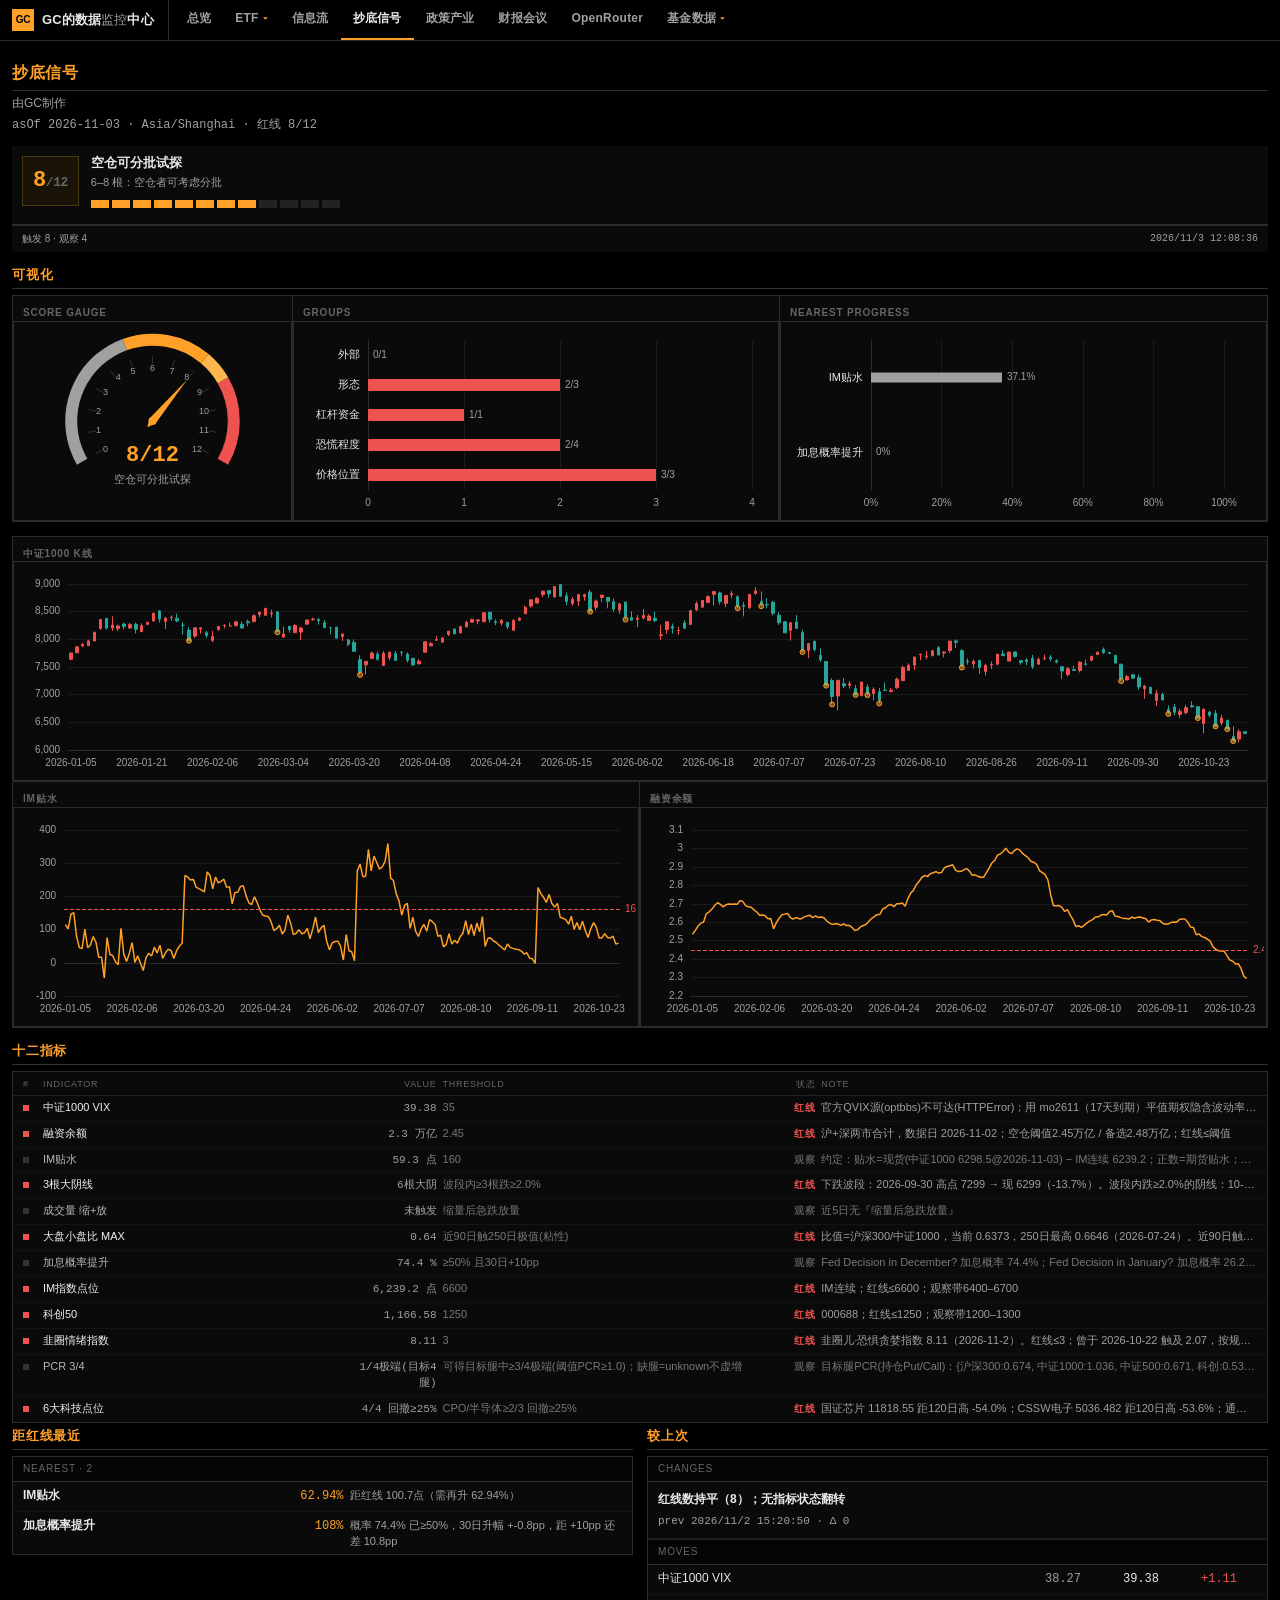
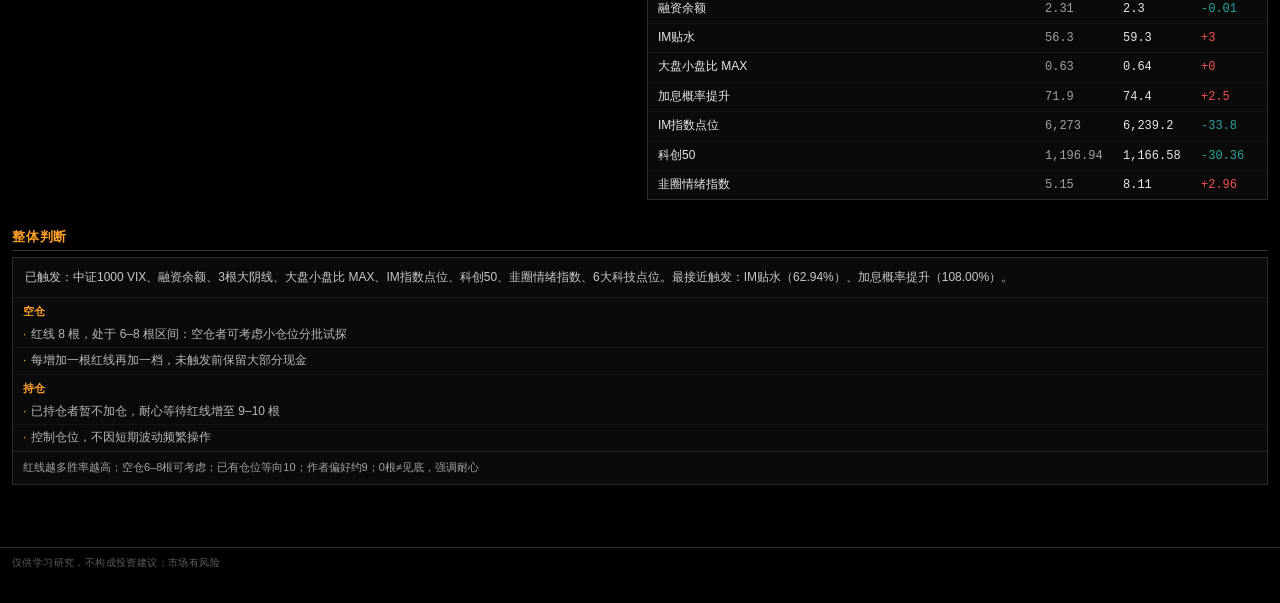
==== commit 6339ae8d: "funds: nav dropdown mutual/private view" ====
--- a/bottom/index.html
+++ b/bottom/index.html
@@ -159,7 +159,13 @@
         <a href="../policy/" data-match="/policy">政策产业</a>
         <a href="../earnings/" data-match="/earnings">财报会议</a>
         <a href="../openrouter/" data-match="/openrouter">OpenRouter</a>
-        <a href="../funds/" data-match="/funds">基金数据</a>
+        <div class="nav-dd" data-match="/funds">
+          <button type="button" class="nav-dd-btn" aria-haspopup="true" aria-expanded="false" aria-controls="nav-dd-funds">基金数据<span class="nav-dd-caret" aria-hidden="true">▾</span></button>
+          <div class="nav-dd-panel" id="nav-dd-funds" role="menu" aria-label="基金数据">
+            <a href="../funds/" role="menuitem">公募基金</a>
+            <a href="../funds/?view=private" role="menuitem">私募基金</a>
+          </div>
+        </div>
       </nav>
     </div>
   </header>
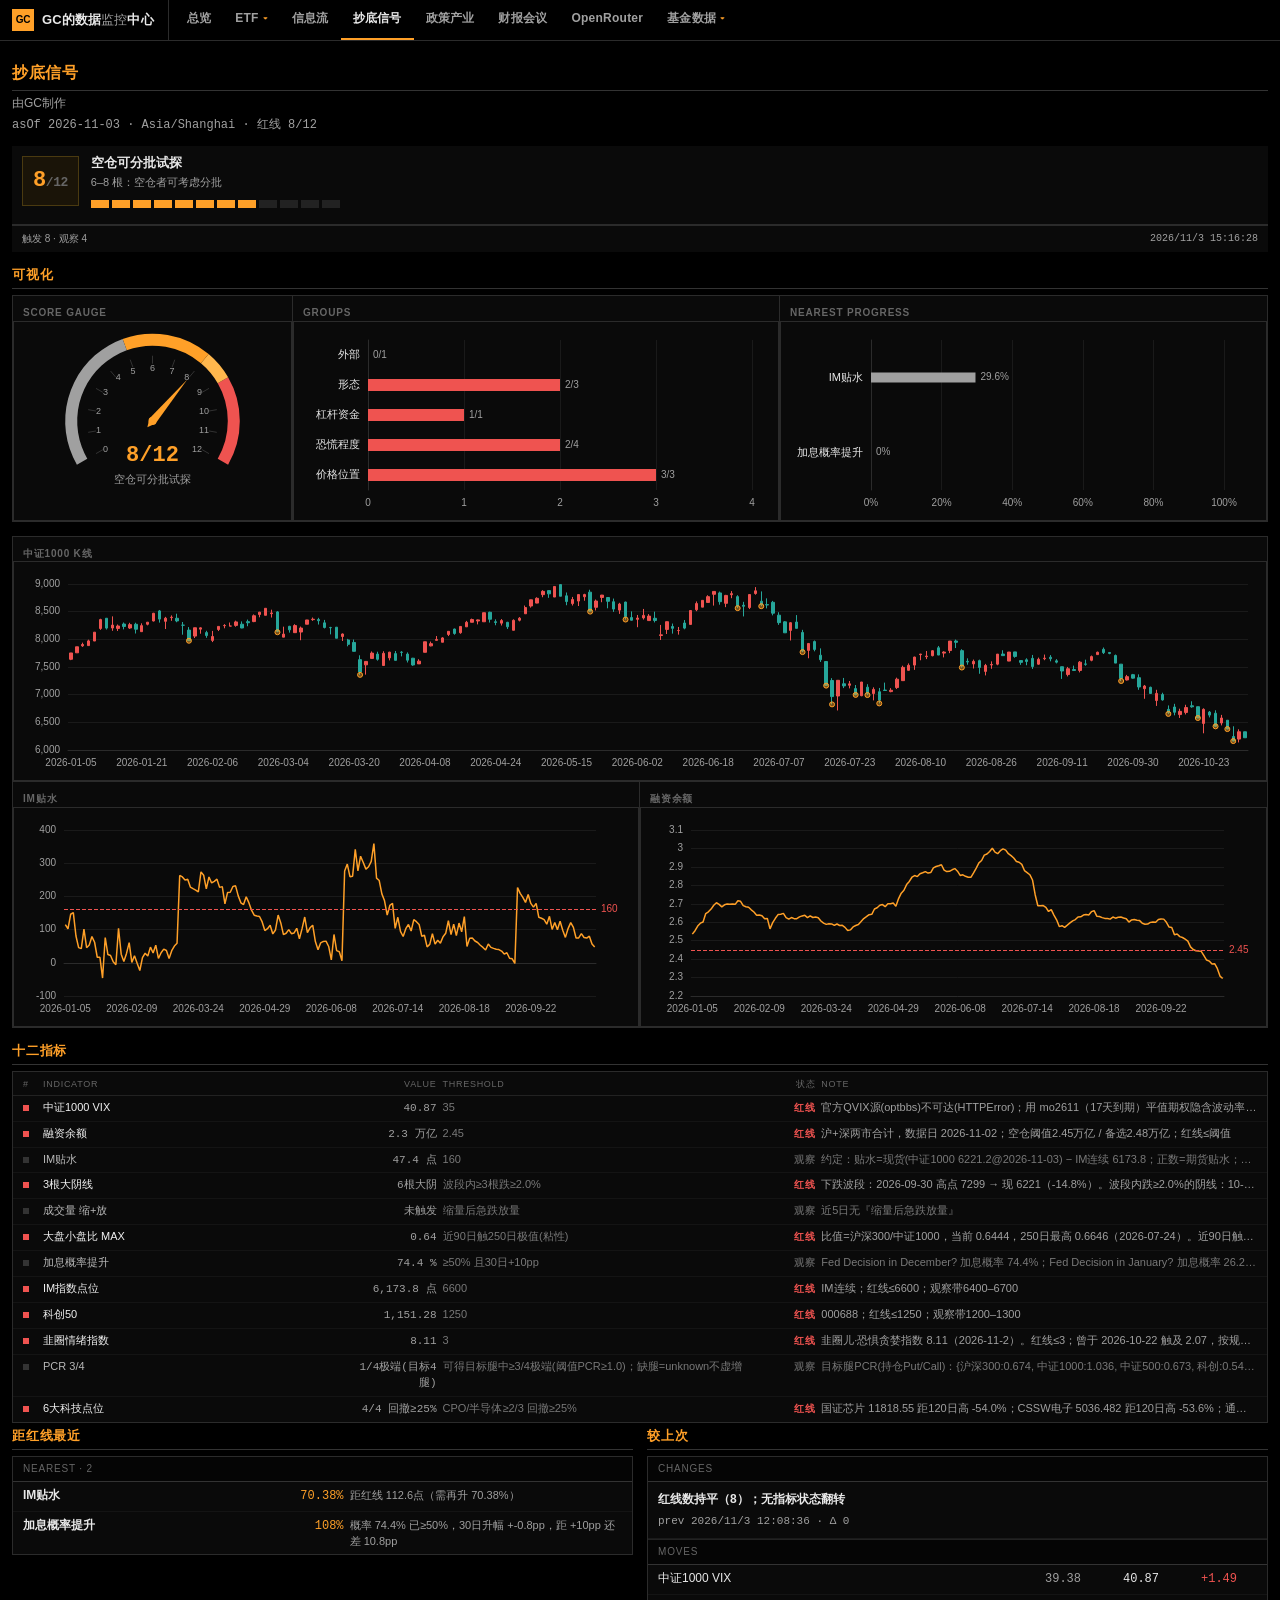
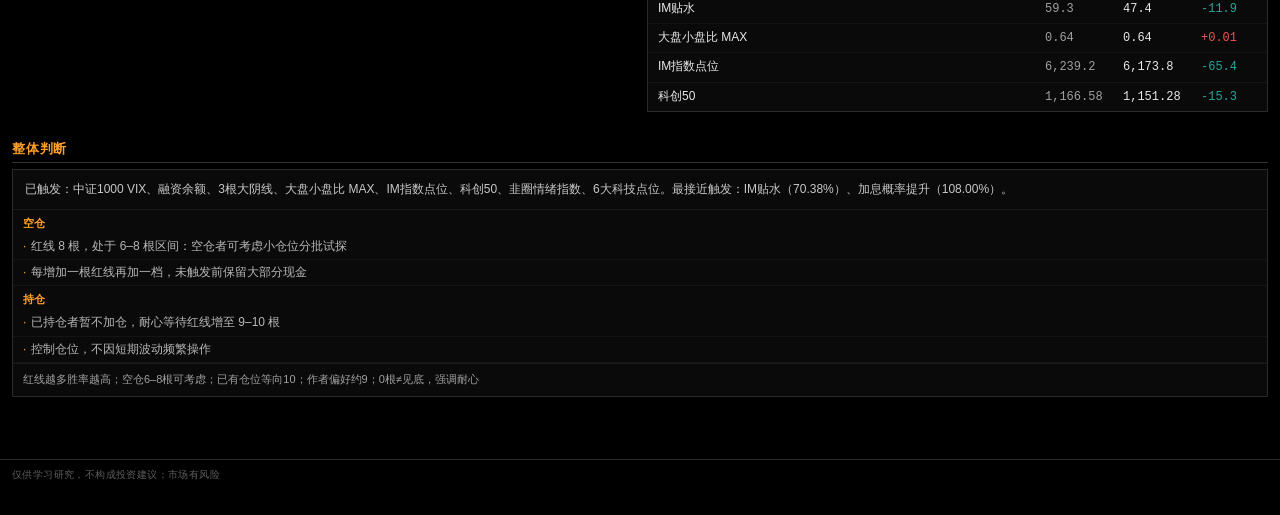
==== commit ac5305a0: "fix: keep 抄底 threshold labels inside the chart ECharts draws markLine labels at position "end", left" ====
--- a/bottom/index.html
+++ b/bottom/index.html
@@ -558,6 +558,14 @@
             });
           }
 
+          // position "end" draws the threshold number just past the line,
+          // left-aligned. "2.45" is ~20px plus the 5px distance; right: 40
+          // keeps that label inside the canvas on a ~360px phone.
+          const markGrid = { left: 48, right: 40, top: 20, bottom: 28 };
+          function markLabel(text) {
+            return { color: POS, fontSize: 10, formatter: text, position: "end", distance: 5 };
+          }
+
           const bas = since(basisAll);
           const cb = mk("chartBasis");
           if (cb && bas.length) {
@@ -566,7 +574,7 @@
             cb.setOption({
               backgroundColor: "transparent",
               animation: false,
-              grid: { left: 48, right: 16, top: 20, bottom: 28 },
+              grid: markGrid,
               tooltip: {
                 trigger: "axis",
                 backgroundColor: "#0a0a0a", borderColor: "#333", textStyle: { color: "#e8e8e8", fontSize: 11 },
@@ -582,7 +590,7 @@
                   silent: true, symbol: "none",
                   data: [{ yAxis: 160, name: "红线 160" }],
                   lineStyle: { color: POS, width: 1, type: "dashed" },
-                  label: { color: POS, fontSize: 10, formatter: "160" },
+                  label: markLabel("160"),
                 },
               }],
             });
@@ -596,7 +604,7 @@
             cm.setOption({
               backgroundColor: "transparent",
               animation: false,
-              grid: { left: 48, right: 16, top: 20, bottom: 28 },
+              grid: markGrid,
               tooltip: {
                 trigger: "axis",
                 backgroundColor: "#0a0a0a", borderColor: "#333", textStyle: { color: "#e8e8e8", fontSize: 11 },
@@ -612,7 +620,7 @@
                   silent: true, symbol: "none",
                   data: [{ yAxis: 2.45, name: "红线 2.45" }],
                   lineStyle: { color: POS, width: 1, type: "dashed" },
-                  label: { color: POS, fontSize: 10, formatter: "2.45" },
+                  label: markLabel("2.45"),
                 },
               }],
             });
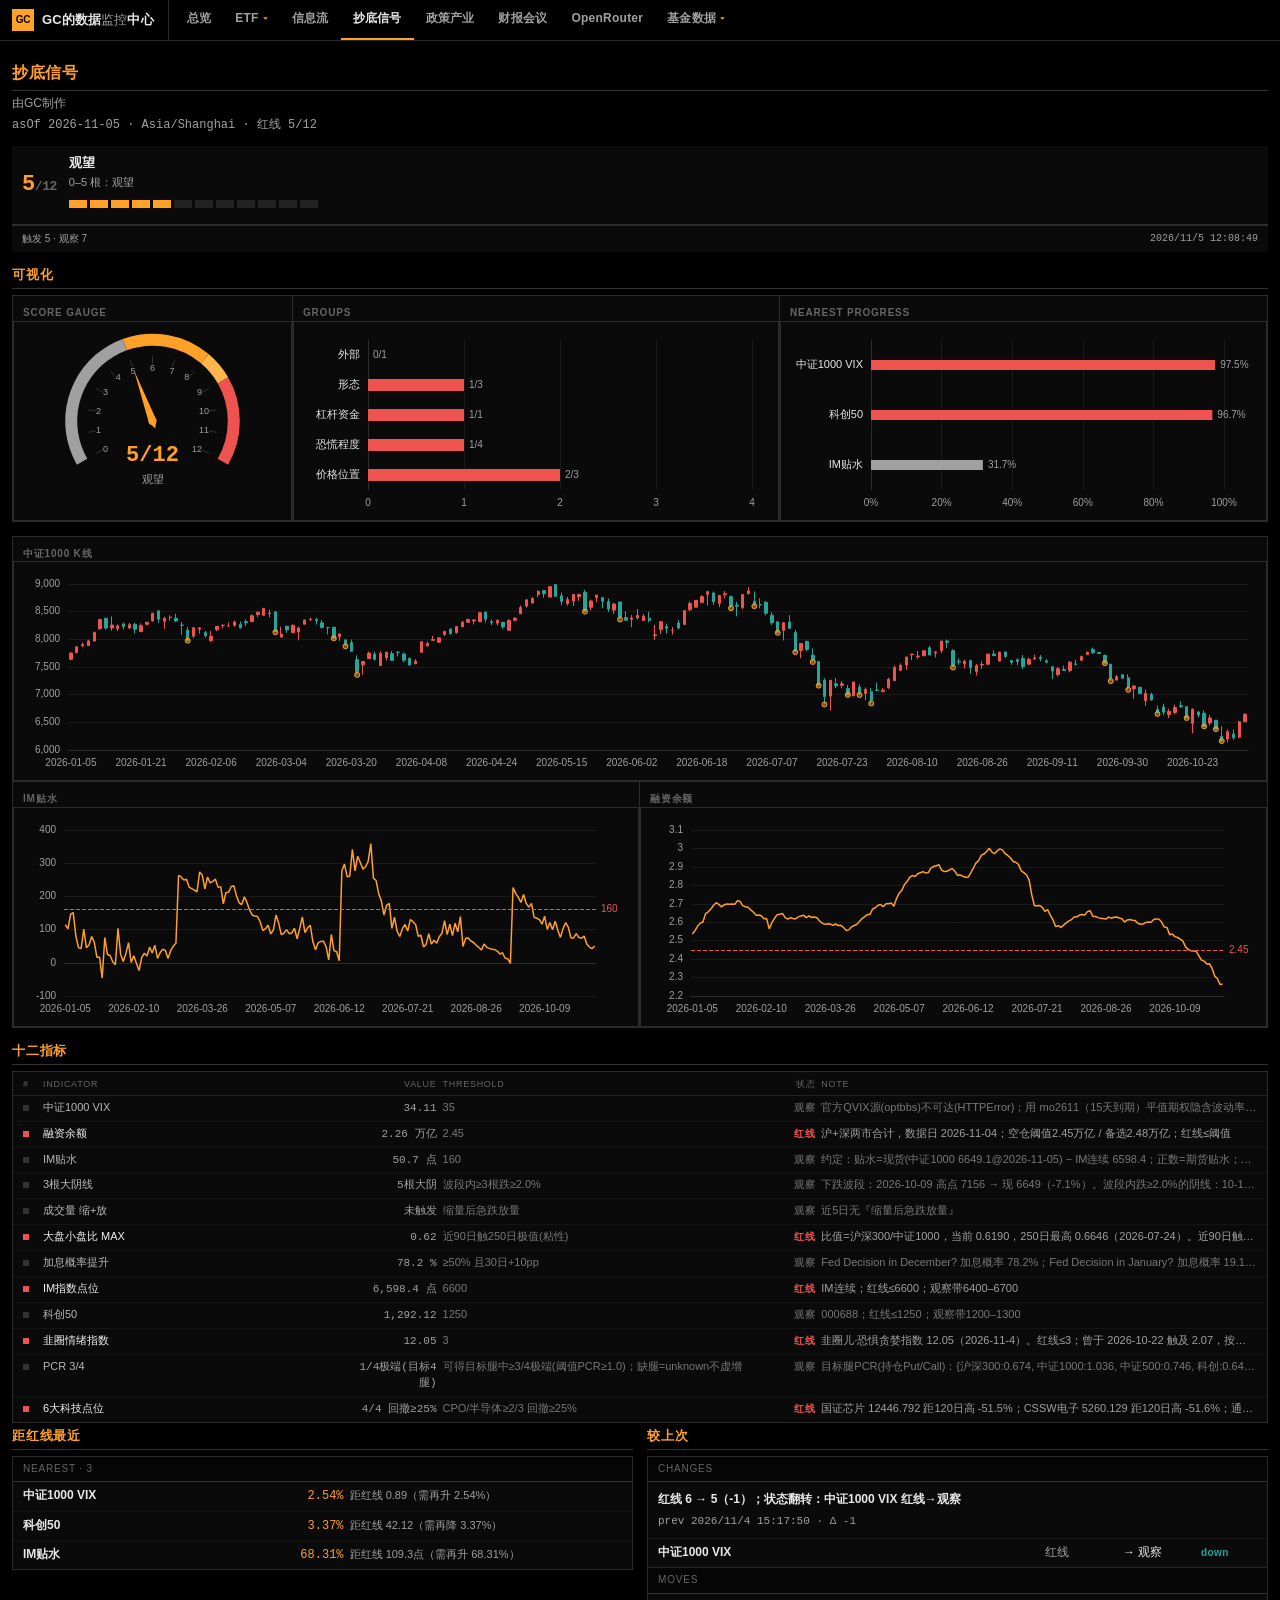
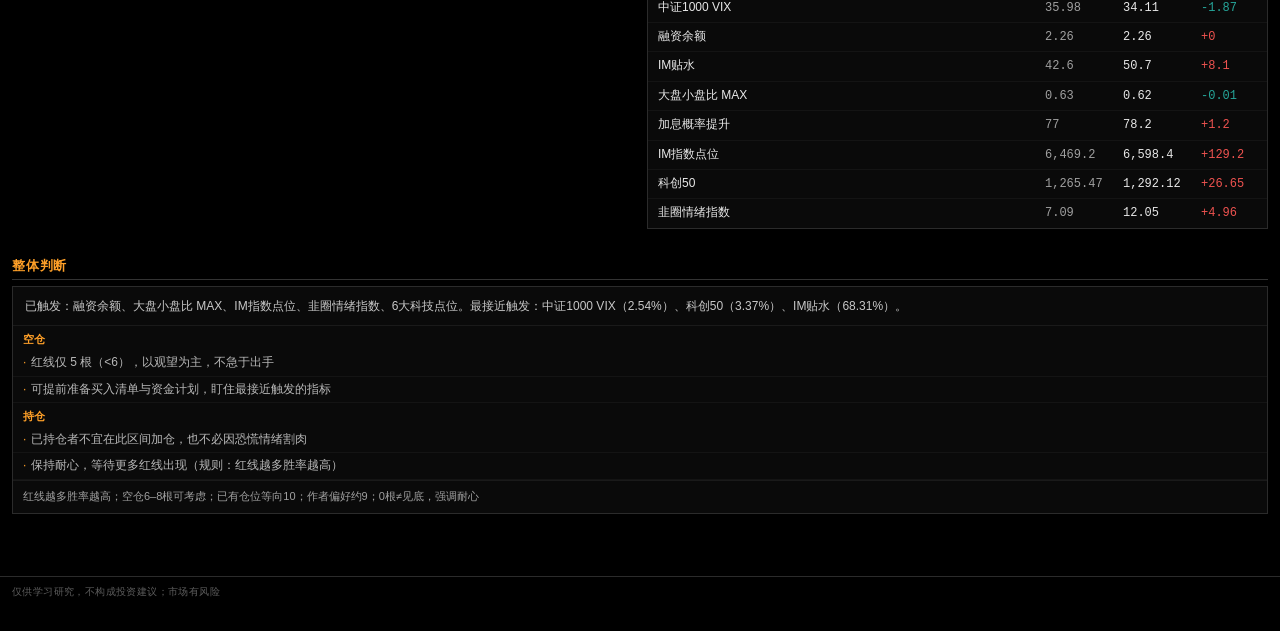
==== commit 62524238: "bottom: midday refresh 2026-11-05 (6→5)" ====
--- a/bottom/index.html
+++ b/bottom/index.html
@@ -137,6 +137,10 @@
       .ind-full .bb-ind-hd > span,
       .ind-full .bb-ind-row > span { min-width: 0; }
       .ind-full .bb-ind-hd > span { overflow: hidden; text-overflow: ellipsis; white-space: nowrap; letter-spacing: .04em; }
+    }
+    @media (max-width: 480px) {
+      .charts .chart { height: 160px; }
+      .charts-hist .chart { height: 180px; }
     }
   </style>
 </head>
--- a/assets/theme.css
+++ b/assets/theme.css
@@ -93,6 +93,51 @@
   color: var(--tx); border-bottom-color: var(--bb);
   background: transparent; box-shadow: none; font-weight: 700;
 }
+/* Mobile horizontal-nav scroll wrap + edge fades (shell.js wraps .nav) */
+.nav-scroll {
+  position: relative;
+  flex: 1;
+  min-width: 0;
+  height: 100%;
+  display: flex;
+  align-items: stretch;
+}
+.nav-scroll > .nav {
+  flex: 1;
+  width: 100%;
+  min-width: 0;
+}
+.nav-scroll::before,
+.nav-scroll::after {
+  content: "";
+  position: absolute;
+  top: 0;
+  bottom: 0;
+  width: 28px;
+  pointer-events: none;
+  z-index: 6;
+  opacity: 0;
+  transition: opacity .15s linear;
+}
+.nav-scroll::before {
+  left: 0;
+  background: linear-gradient(to right, #000 10%, rgba(0,0,0,.55) 45%, transparent);
+}
+.nav-scroll::after {
+  right: 0;
+  background: linear-gradient(to left, #000 10%, rgba(0,0,0,.55) 45%, transparent);
+}
+@media (max-width: 719px) {
+  .nav-scroll {
+    flex: 0 0 auto;
+    width: 100%;
+    max-width: 100%;
+    height: auto;
+  }
+  .nav-scroll > .nav { flex: 0 0 auto; width: 100%; }
+  .nav-scroll.fade-left::before { opacity: 1; }
+  .nav-scroll.fade-right::after { opacity: 1; }
+}
 .header-meta {
   margin-left: auto; font-family: var(--mono);
   font-size: 11px; color: var(--mu-2); padding-left: 12px;
@@ -251,7 +296,7 @@
 
 .headline-list { display: grid; gap: 0; }
 .headline-list a {
-  display: grid; grid-template-columns: 4.75em 1fr; gap: 8px;
+  display: grid; grid-template-columns: 9.6em 1fr; gap: 8px;
   padding: 7px 0; border-bottom: 1px solid var(--bd-2);
   font-size: 13px; color: var(--tx); text-decoration: none;
   align-items: start;
@@ -261,8 +306,9 @@
   color: var(--mu-2);
   font-variant-numeric: tabular-nums;
   white-space: nowrap;
-  min-width: 4.75ch;
+  min-width: 9.5ch;
   letter-spacing: 0;
+  font-size: 11px;
 }
 .headline-list .t em {
   display: block; font-style: normal; color: var(--mu-3);
@@ -724,13 +770,13 @@
 
   .stat-value { font-size: 18px; }
   .headline-list a {
-    grid-template-columns: 5em 1fr;
+    grid-template-columns: minmax(7.2em, auto) 1fr;
     gap: 8px;
     font-size: 12px;
   }
   .headline-list .hl-time {
-    min-width: 5ch;
-    font-size: 11px;
+    min-width: 7ch;
+    font-size: 10px;
   }
   .bb-list .bd.headline-list {
     padding-left: 14px;
@@ -770,7 +816,15 @@
 .nav .nav-dd-panel a.current:hover { color: #000; }
 @media (max-width: 719px) {
   .nav-dd { flex: 0 0 auto; }
-  .nav .nav-dd-panel a { padding: 12px 16px; font-size: 13px; }
+  .nav { height: 40px; }
+  .nav-dd-btn { min-height: 40px; }
+  .nav .nav-dd-panel a { padding: 12px 16px; font-size: 13px; min-height: 40px; }
+}
+@media (max-width: 480px) {
+  .wrap { padding: 8px 8px 36px; }
+  .nav a, .nav-dd-btn { padding: 0 10px; font-size: 11px; }
+  .chart { height: 220px; }
+  .chart.sm { height: 180px; }
 }
 
 /* —— Feed 刷新分析 panel —— */
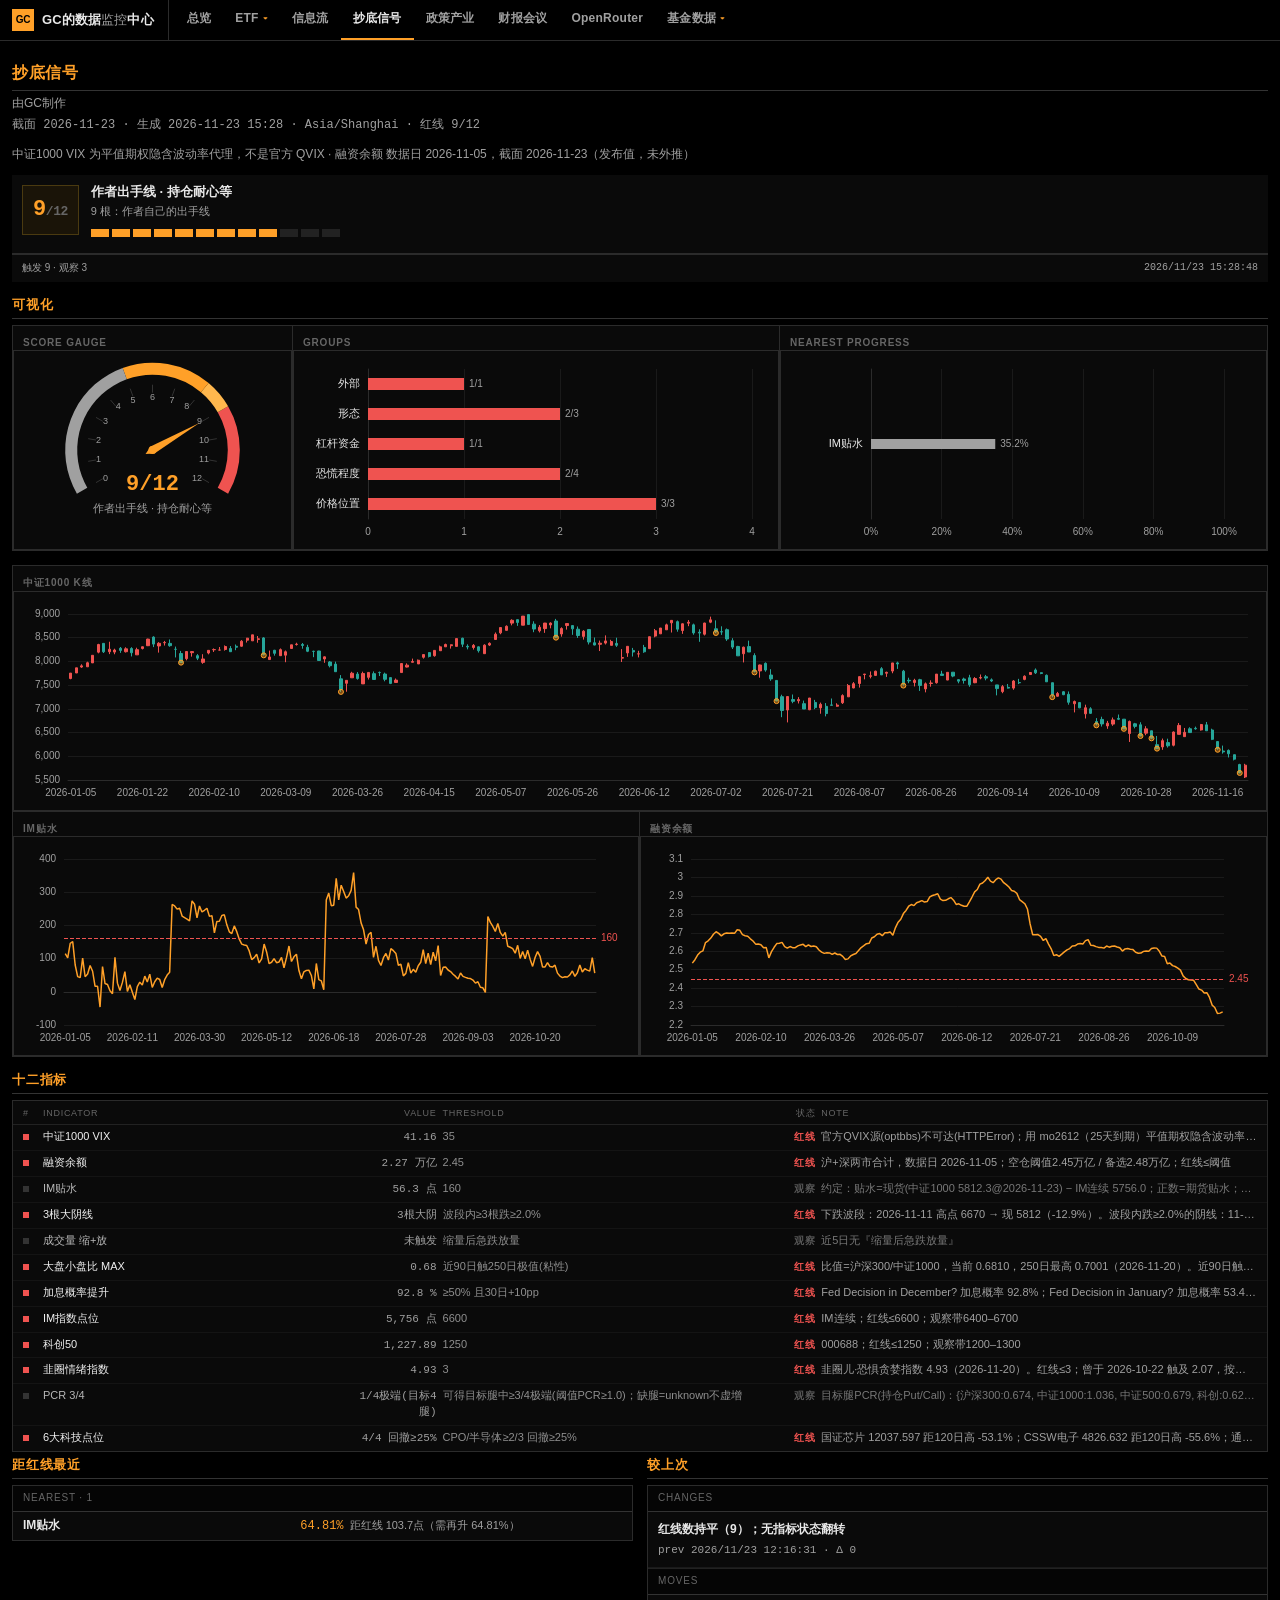
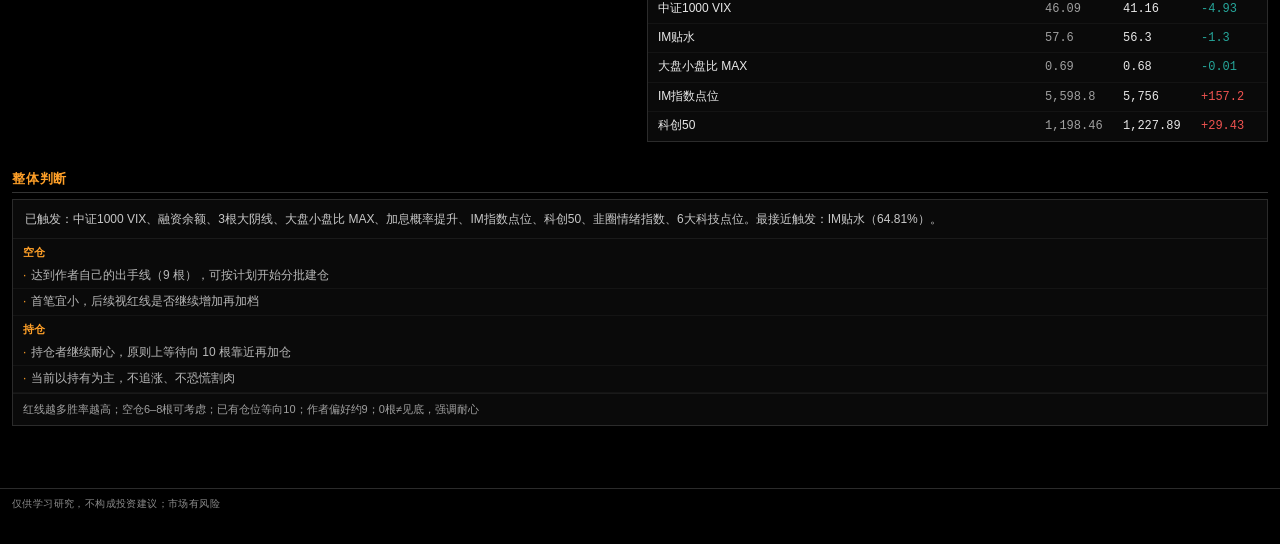
==== commit b515b3fd: "Clarify published series, missing values, and freshness Show that bottom history is reconstructed ex" ====
--- a/bottom/index.html
+++ b/bottom/index.html
@@ -177,6 +177,7 @@
     <h2 class="page-title">抄底信号</h2>
     <p class="page-sub">由GC制作</p>
     <p class="page-sub mono" id="meta" style="margin-top:-8px">加载 data/bottom.json …</p>
+    <p class="page-sub" id="caveat" hidden></p>
 
     <div class="bb-ind hero" id="hero">加载中…</div>
 
@@ -210,6 +211,7 @@
     <div class="sec-box" id="verdict"></div>
   </main>
   <footer class="app-footer" id="foot">仅供学习研究，不构成投资建议</footer>
+  <script src="../assets/present.js"></script>
   <script src="../assets/shell.js"></script>
   <script>
     function esc(s) {
@@ -266,8 +268,15 @@
         const inds = d.indicators || [];
         const watchN = inds.filter(x => x.status === "watching").length;
 
+        const gen = (window.DashPresent && DashPresent.formatShanghai(d.generated_at)) || fmtTime(d.generated_at);
         document.getElementById("meta").textContent =
-          `asOf ${d.as_of || fmtTime(d.generated_at || d.verdict?.generated_at)} · ${d.timezone || "Asia/Shanghai"} · 红线 ${trig}/${total}`;
+          `截面 ${d.as_of || "—"} · 生成 ${gen || "—"} · ${d.timezone || "Asia/Shanghai"} · 红线 ${trig}/${total}`;
+        const caveats = window.DashPresent ? DashPresent.bottomCaveats(d) : [];
+        const caveatEl = document.getElementById("caveat");
+        if (caveatEl) {
+          caveatEl.hidden = !caveats.length;
+          caveatEl.textContent = caveats.join(" · ");
+        }
 
         const ticks = Array.from({ length: total }, (_, i) => {
           const on = i < trig;
@@ -379,6 +388,7 @@
           const pct = total ? trig / total : 0;
           g.setOption({
             backgroundColor: "transparent",
+            animation: false,
             series: [{
               type: "gauge",
               startAngle: 210, endAngle: -30,
@@ -402,8 +412,9 @@
               axisLabel: { color: MU, fontSize: 9, distance: 12 },
               anchor: { show: true, size: 8, itemStyle: { color: BB } },
               title: { show: true, offsetCenter: [0, "68%"], color: MU, fontSize: 11 },
+              animation: false,
               detail: {
-                valueAnimation: true,
+                valueAnimation: false,
                 formatter: `{value}/${total}`,
                 color: BB, fontSize: 22, fontWeight: 700,
                 fontFamily: "SF Mono, Menlo, Consolas, monospace",
--- a/assets/theme.css
+++ b/assets/theme.css
@@ -16,8 +16,8 @@
   --bd-2: #222;
   --tx: #e8e8e8;  /* body; amber reserved for labels */
   --mu: #a0a0a0;
-  --mu-2: #787878;
-  --mu-3: #5c5c5c;
+  --mu-2: #8f8f8f;
+  --mu-3: #8a8a8a;
   --bb: #ffa028;          /* Terminal amber — titles / chrome */
   --pos: #ef5350;         /* 涨 */
   --neg: #26a69a;         /* 跌 */
@@ -46,6 +46,10 @@
 }
 a { color: var(--tx); text-decoration: none; }
 a:hover { color: var(--bb); }
+:focus-visible {
+  outline: 2px solid var(--bb);
+  outline-offset: 2px;
+}
 .mono { font-family: var(--mono); font-variant-numeric: tabular-nums; }
 .mu { color: var(--mu); }
 
@@ -388,11 +392,6 @@
 }
 
 @media (prefers-reduced-motion: no-preference) {
-  @keyframes bb-flash {
-    0% { background: rgba(255,100,0,.18); }
-    100% { background: transparent; }
-  }
-  .stat-value.is-counting { animation: bb-flash .6s ease; }
   .nav a.active { transition: border-color .15s linear; }
 
   /* VT root crossfade + slight Y — 180ms, ease-out */
@@ -601,6 +600,12 @@
   color: var(--mu-2);
   letter-spacing: 0.04em;
 }
+.bb-spark-note, .bb-caveat {
+  font-size: 10px;
+  line-height: 1.45;
+  color: var(--mu);
+  padding: 4px 8px 6px;
+}
 
 /* —— Mobile ≤719px (phone-first fixes; desktop ≥720 unchanged) —— */
 .table-scroll,
@@ -656,12 +661,12 @@
     overflow: hidden;
     text-overflow: ellipsis;
   }
-  .nav {
+  .app-header .nav {
     flex: 0 0 auto;
     width: 100%;
     min-width: 0;
     max-width: 100%;
-    height: 36px;
+    height: 44px;
     overflow-x: auto;
     overflow-y: hidden;
     -webkit-overflow-scrolling: touch;
@@ -670,8 +675,9 @@
     gap: 0;
   }
   .nav::-webkit-scrollbar { display: none; }
-  .nav a {
+  .nav a, .nav-dd-btn {
     flex: 0 0 auto;
+    min-height: 44px;
     padding: 0 12px;
     white-space: nowrap;
     font-size: 12px;
@@ -1100,6 +1106,17 @@
   color: var(--tx);
   line-height: 1.55;
   word-break: break-word;
+}
+.fa-panel .fa-prose-lead-list {
+  display: flex;
+  flex-direction: column;
+  gap: 10px;
+  margin: 0 0 8px;
+}
+.fa-panel .fa-prose-lead-list .fa-prose-lead {
+  margin: 0;
+  padding: 0 0 0 10px;
+  border-left: 2px solid #8a5a18;
 }
 .fa-panel .fa-prose-note {
   margin: 0 0 10px;
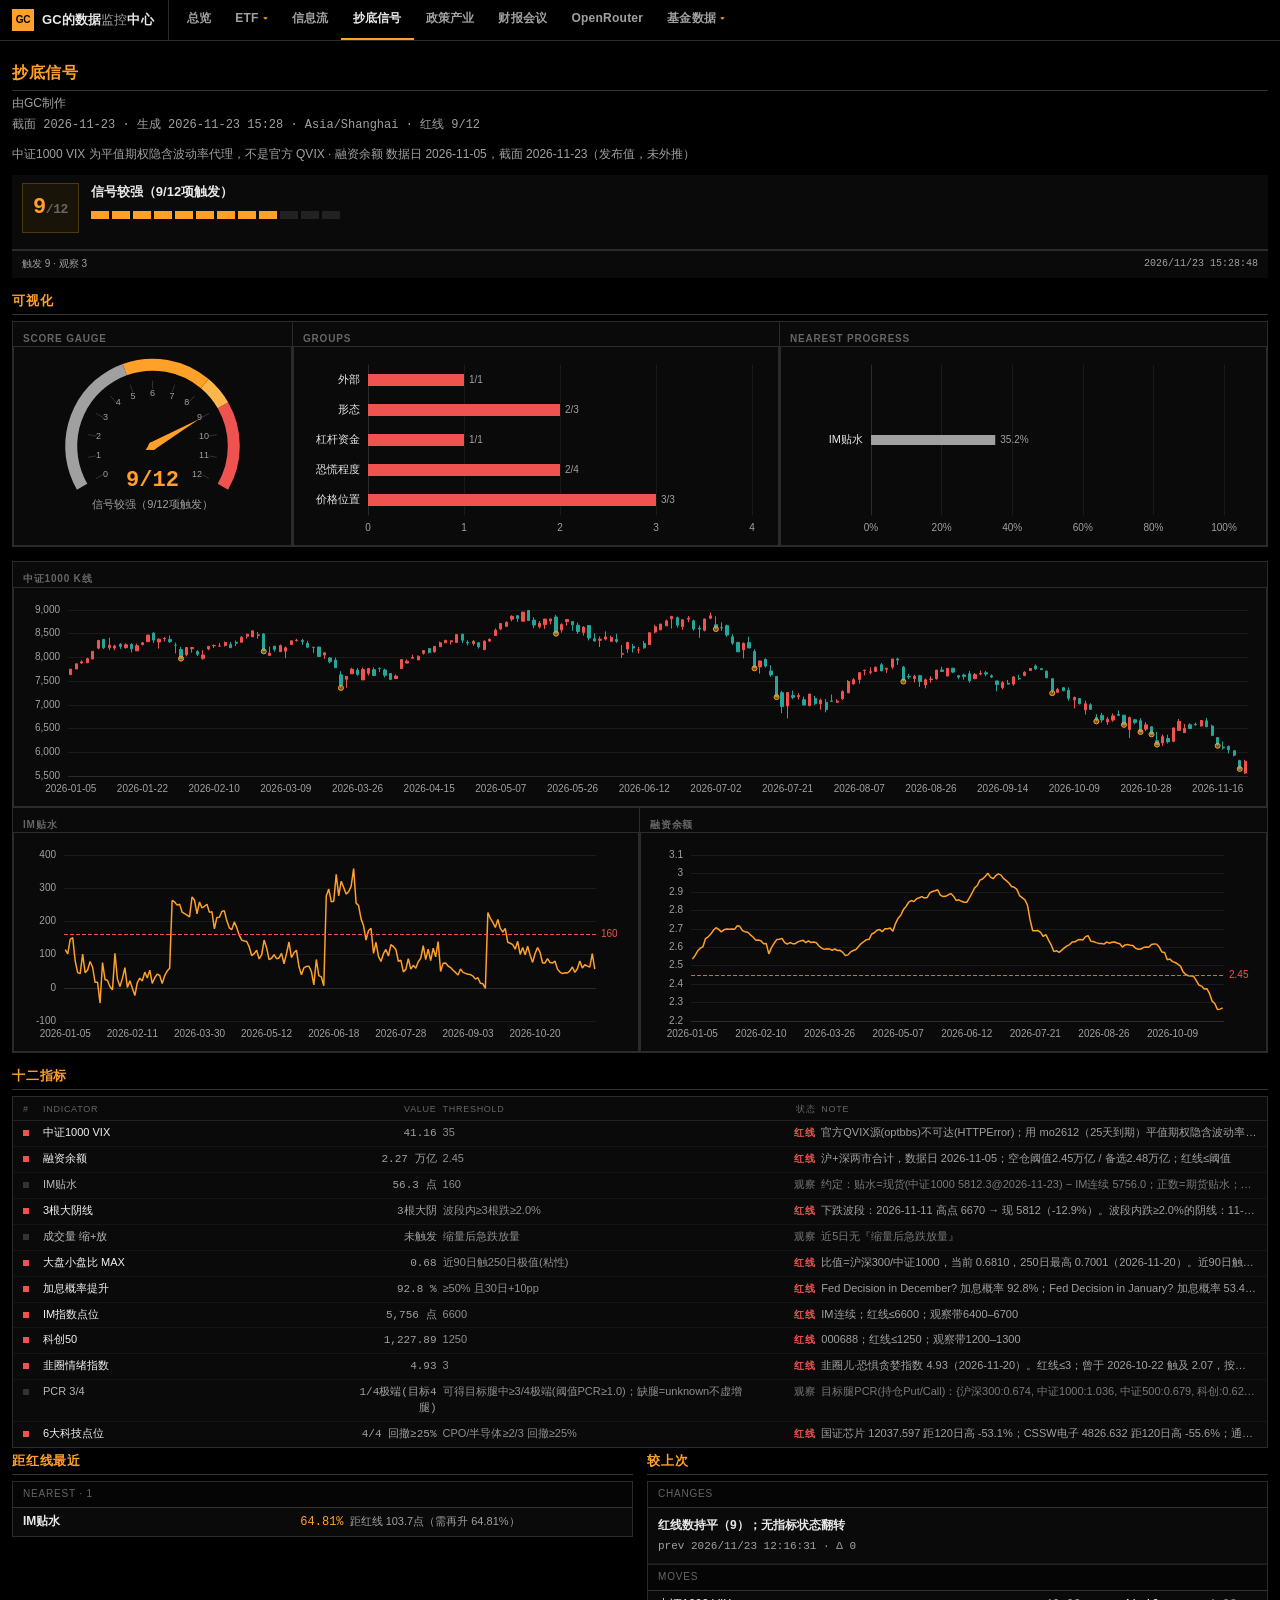
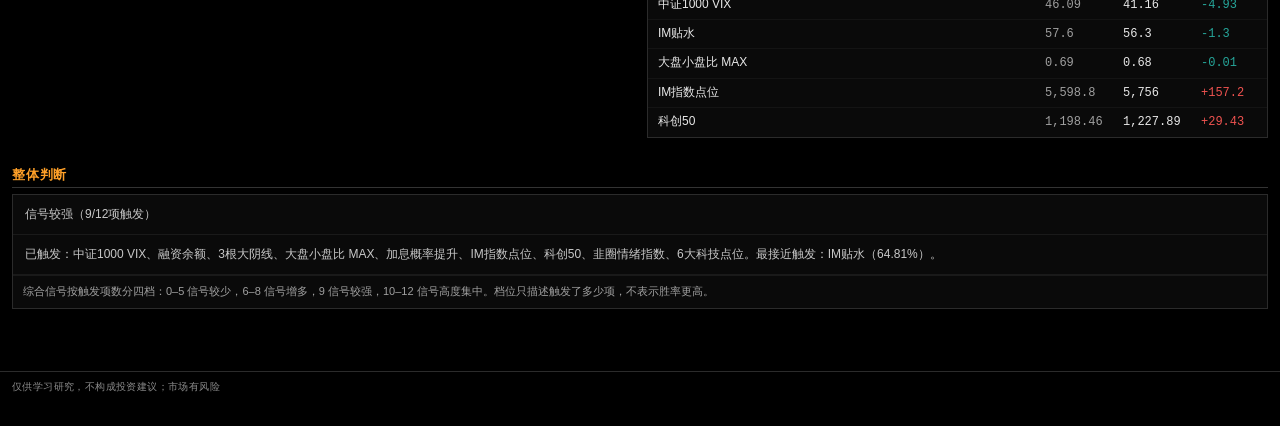
==== commit 8b7d6f58: "Unify bottom-signal copy into four trigger-count tiers. The homepage card, /bottom/ panel, and persi" ====
--- a/bottom/index.html
+++ b/bottom/index.html
@@ -261,9 +261,8 @@
       .then(([d, hist]) => {
         const trig = d.triggered_count ?? d.verdict?.score ?? 0;
         const total = d.total ?? d.verdict?.total ?? 12;
-        const band = d.verdict?.band || {};
-        const label = band.label || "—";
-        const sub = band.rule || band.sub || "";
+        const signal = (window.DashPresent && DashPresent.bottomSignal(trig, total)) || { text: "—", tier: "" };
+        const label = signal.text;
         const hot = bandCls(trig);
         const inds = d.indicators || [];
         const watchN = inds.filter(x => x.status === "watching").length;
@@ -287,7 +286,7 @@
           <div class="bb-ind-top">
             <div class="ratio ${hot}">${trig}<span style="font-size:13px;color:#666">/${total}</span></div>
             <div class="bb-ind-top-main">
-              <div class="band">${esc(label)}${sub ? `<small>${esc(sub)}</small>` : ""}</div>
+              <div class="band">${esc(label)}</div>
               <div class="ticks">${ticks}</div>
             </div>
           </div>
@@ -299,13 +298,14 @@
         const rows = inds.map(x => {
           const on = x.status === "triggered";
           const unit = x.unit ? ` ${x.unit}` : "";
-          return `<div class="bb-ind-row ${on ? "is-on" : ""}" title="${esc(x.note || "")}">
+          const note = (window.DashPresent && DashPresent.neutralSignalNote(x.note)) || x.note || "";
+          return `<div class="bb-ind-row ${on ? "is-on" : ""}" title="${esc(note)}">
             <span class="dot"></span>
             <span class="nm">${esc(x.name || "—")}</span>
             <span class="val">${esc(fmtVal(x.value))}${esc(unit)}</span>
             <span class="thr" title="${esc(fmtThr(x.threshold))}">${esc(fmtThr(x.threshold))}</span>
             <span class="st">${on ? "红线" : "观察"}</span>
-            <span class="note" title="${esc(x.note || "")}">${esc(shortNote(x.note, 80))}</span>
+            <span class="note" title="${esc(note)}">${esc(shortNote(note, 80))}</span>
           </div>`;
         }).join("");
 
@@ -359,18 +359,10 @@
         document.getElementById("changes").innerHTML = chHtml;
 
         const v = d.verdict || {};
-        const adv = v.advice || {};
-        const empty = adv.empty || [];
-        const holding = adv.holding || [];
-        const strat = d.strategy?.summary || "";
+        const strat = (window.DashPresent && DashPresent.bottomSignalNote()) || "";
         document.getElementById("verdict").innerHTML = `
+          <div class="verdict-body">${esc(label)}</div>
           <div class="verdict-body">${esc(v.summary || "—")}</div>
-          <div class="adv-block">
-            <h4>空仓</h4>
-            ${empty.map(t => `<div class="adv-li">${esc(t)}</div>`).join("") || `<div class="mu" style="padding:6px 10px">—</div>`}
-            <h4>持仓</h4>
-            ${holding.map(t => `<div class="adv-li">${esc(t)}</div>`).join("") || `<div class="mu" style="padding:6px 10px">—</div>`}
-          </div>
           ${strat ? `<div class="strat">${esc(strat)}</div>` : ""}`;
 
 
@@ -388,7 +380,6 @@
           const pct = total ? trig / total : 0;
           g.setOption({
             backgroundColor: "transparent",
-            animation: false,
             series: [{
               type: "gauge",
               startAngle: 210, endAngle: -30,
@@ -412,9 +403,8 @@
               axisLabel: { color: MU, fontSize: 9, distance: 12 },
               anchor: { show: true, size: 8, itemStyle: { color: BB } },
               title: { show: true, offsetCenter: [0, "68%"], color: MU, fontSize: 11 },
-              animation: false,
               detail: {
-                valueAnimation: false,
+                valueAnimation: true,
                 formatter: `{value}/${total}`,
                 color: BB, fontSize: 22, fontWeight: 700,
                 fontFamily: "SF Mono, Menlo, Consolas, monospace",
@@ -429,6 +419,7 @@
         if (cg && groups.length) {
           cg.setOption({
             backgroundColor: "transparent",
+            tooltip: { trigger: "axis", confine: true, axisPointer: { type: "shadow" } },
             grid: { left: 72, right: 24, top: 16, bottom: 28 },
             xAxis: {
               type: "value", max: Math.max(...groups.map(x => x.total || 0), 1),
@@ -464,6 +455,7 @@
           const vals = near.map(x => Math.round((x.progress ?? 0) * 1000) / 10).reverse();
           cn.setOption({
             backgroundColor: "transparent",
+            tooltip: { trigger: "axis", confine: true, axisPointer: { type: "shadow" } },
             grid: { left: 88, right: 40, top: 16, bottom: 28 },
             xAxis: {
               type: "value", min: 0, max: 100,
@@ -551,9 +543,11 @@
               grid: { left: 52, right: 16, top: 20, bottom: 28 },
               tooltip: {
                 trigger: "axis",
+                confine: true,
                 axisPointer: { type: "cross", lineStyle: { color: "#333" } },
                 backgroundColor: "#0a0a0a", borderColor: "#333", textStyle: { color: "#e8e8e8", fontSize: 11 },
               },
+              dataZoom: [{ type: "inside", start: 0, end: 100 }],
               xAxis: axisCat(dates),
               yAxis: axisVal({ scale: true }),
               series: [{
@@ -592,8 +586,10 @@
               grid: markGrid,
               tooltip: {
                 trigger: "axis",
+                confine: true,
                 backgroundColor: "#0a0a0a", borderColor: "#333", textStyle: { color: "#e8e8e8", fontSize: 11 },
               },
+              dataZoom: [{ type: "inside", start: 0, end: 100 }],
               xAxis: axisCat(dates),
               yAxis: axisVal(),
               series: [{
@@ -622,8 +618,10 @@
               grid: markGrid,
               tooltip: {
                 trigger: "axis",
+                confine: true,
                 backgroundColor: "#0a0a0a", borderColor: "#333", textStyle: { color: "#e8e8e8", fontSize: 11 },
               },
+              dataZoom: [{ type: "inside", start: 0, end: 100 }],
               xAxis: axisCat(dates),
               yAxis: axisVal(),
               series: [{
--- a/assets/theme.css
+++ b/assets/theme.css
@@ -392,6 +392,11 @@
 }
 
 @media (prefers-reduced-motion: no-preference) {
+  @keyframes bb-flash {
+    0% { background: rgba(255,100,0,.18); }
+    100% { background: transparent; }
+  }
+  .stat-value.is-counting { animation: bb-flash .6s ease; }
   .nav a.active { transition: border-color .15s linear; }
 
   /* VT root crossfade + slight Y — 180ms, ease-out */
@@ -605,6 +610,8 @@
   line-height: 1.45;
   color: var(--mu);
   padding: 4px 8px 6px;
+  white-space: normal;
+  overflow-wrap: anywhere;
 }
 
 /* —— Mobile ≤719px (phone-first fixes; desktop ≥720 unchanged) —— */
@@ -625,7 +632,7 @@
 
 @media (max-width: 719px) {
   /* prevent page-level horizontal blowout; nested .table-scroll still scrolls */
-  body { overflow-x: clip; }
+  html, body { overflow-x: clip; max-width: 100%; }
   .wrap {
     padding: 10px 10px 40px;
     max-width: 100%;
